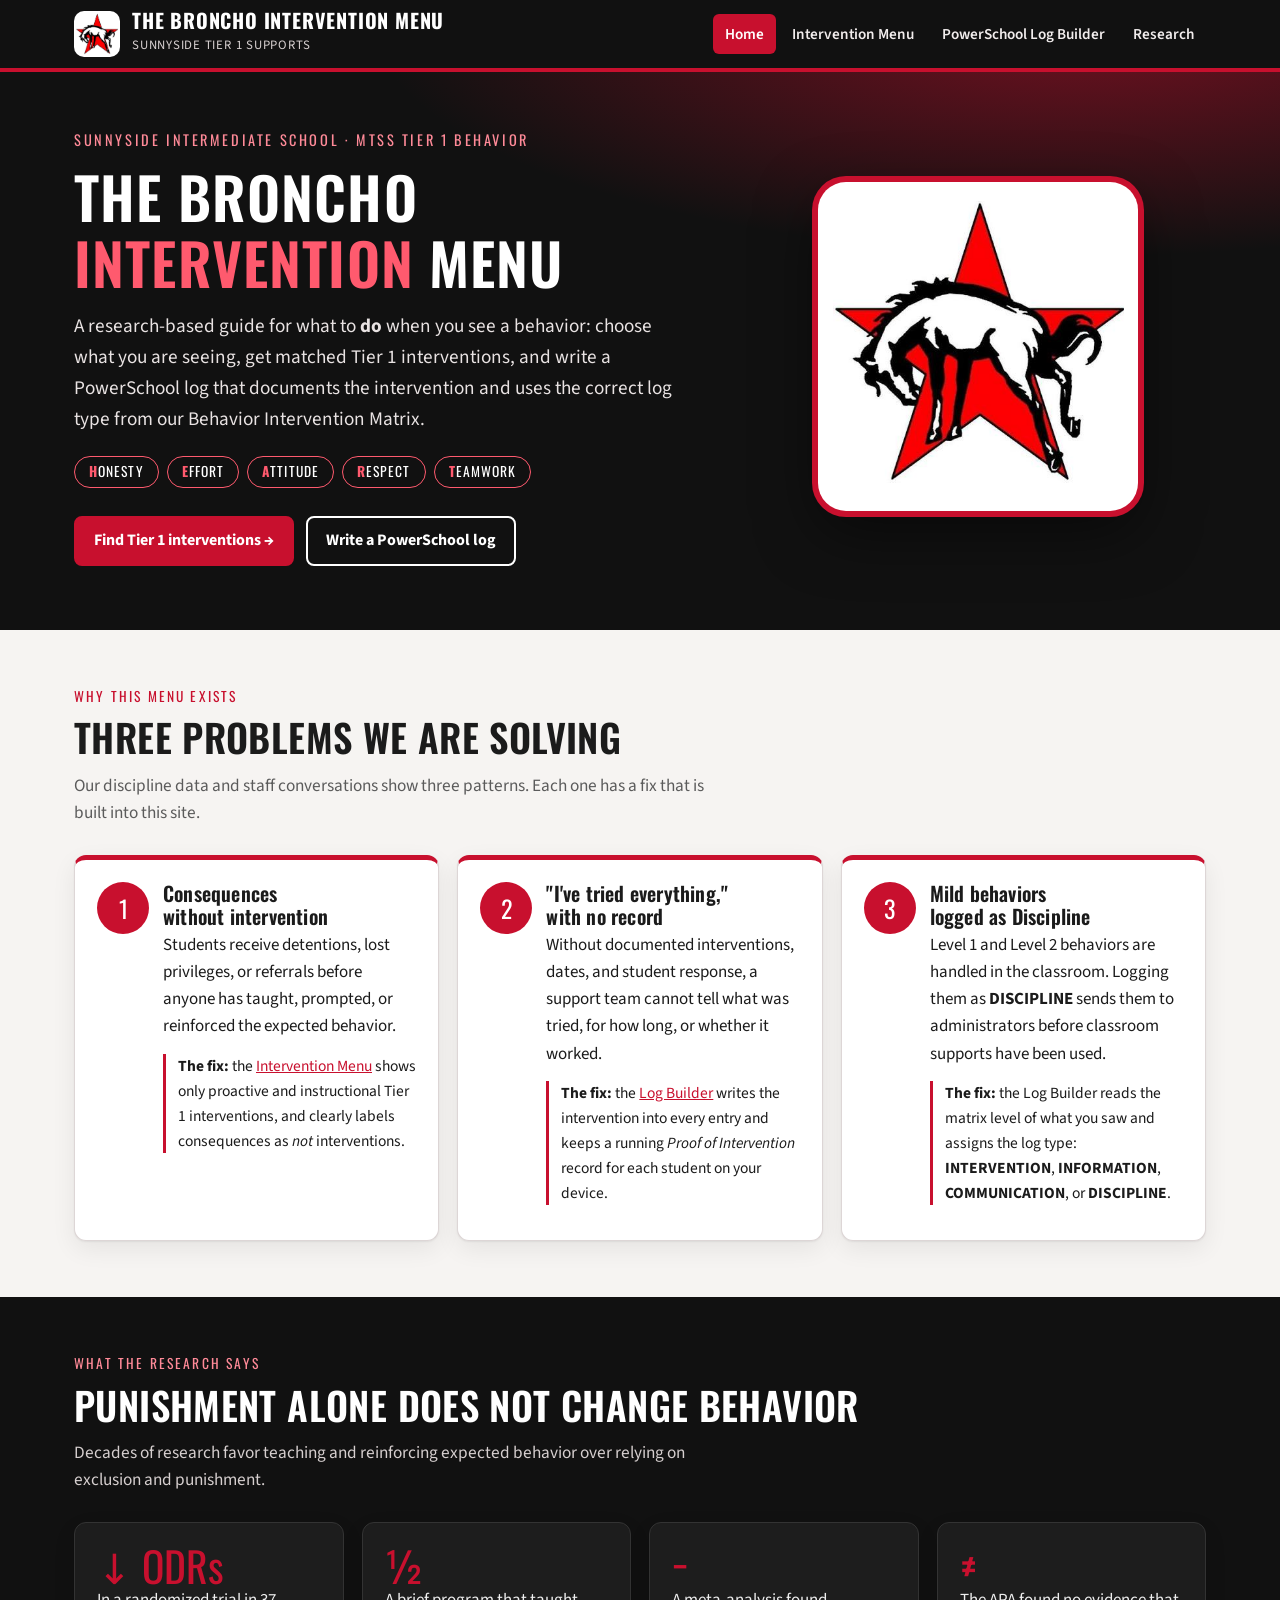
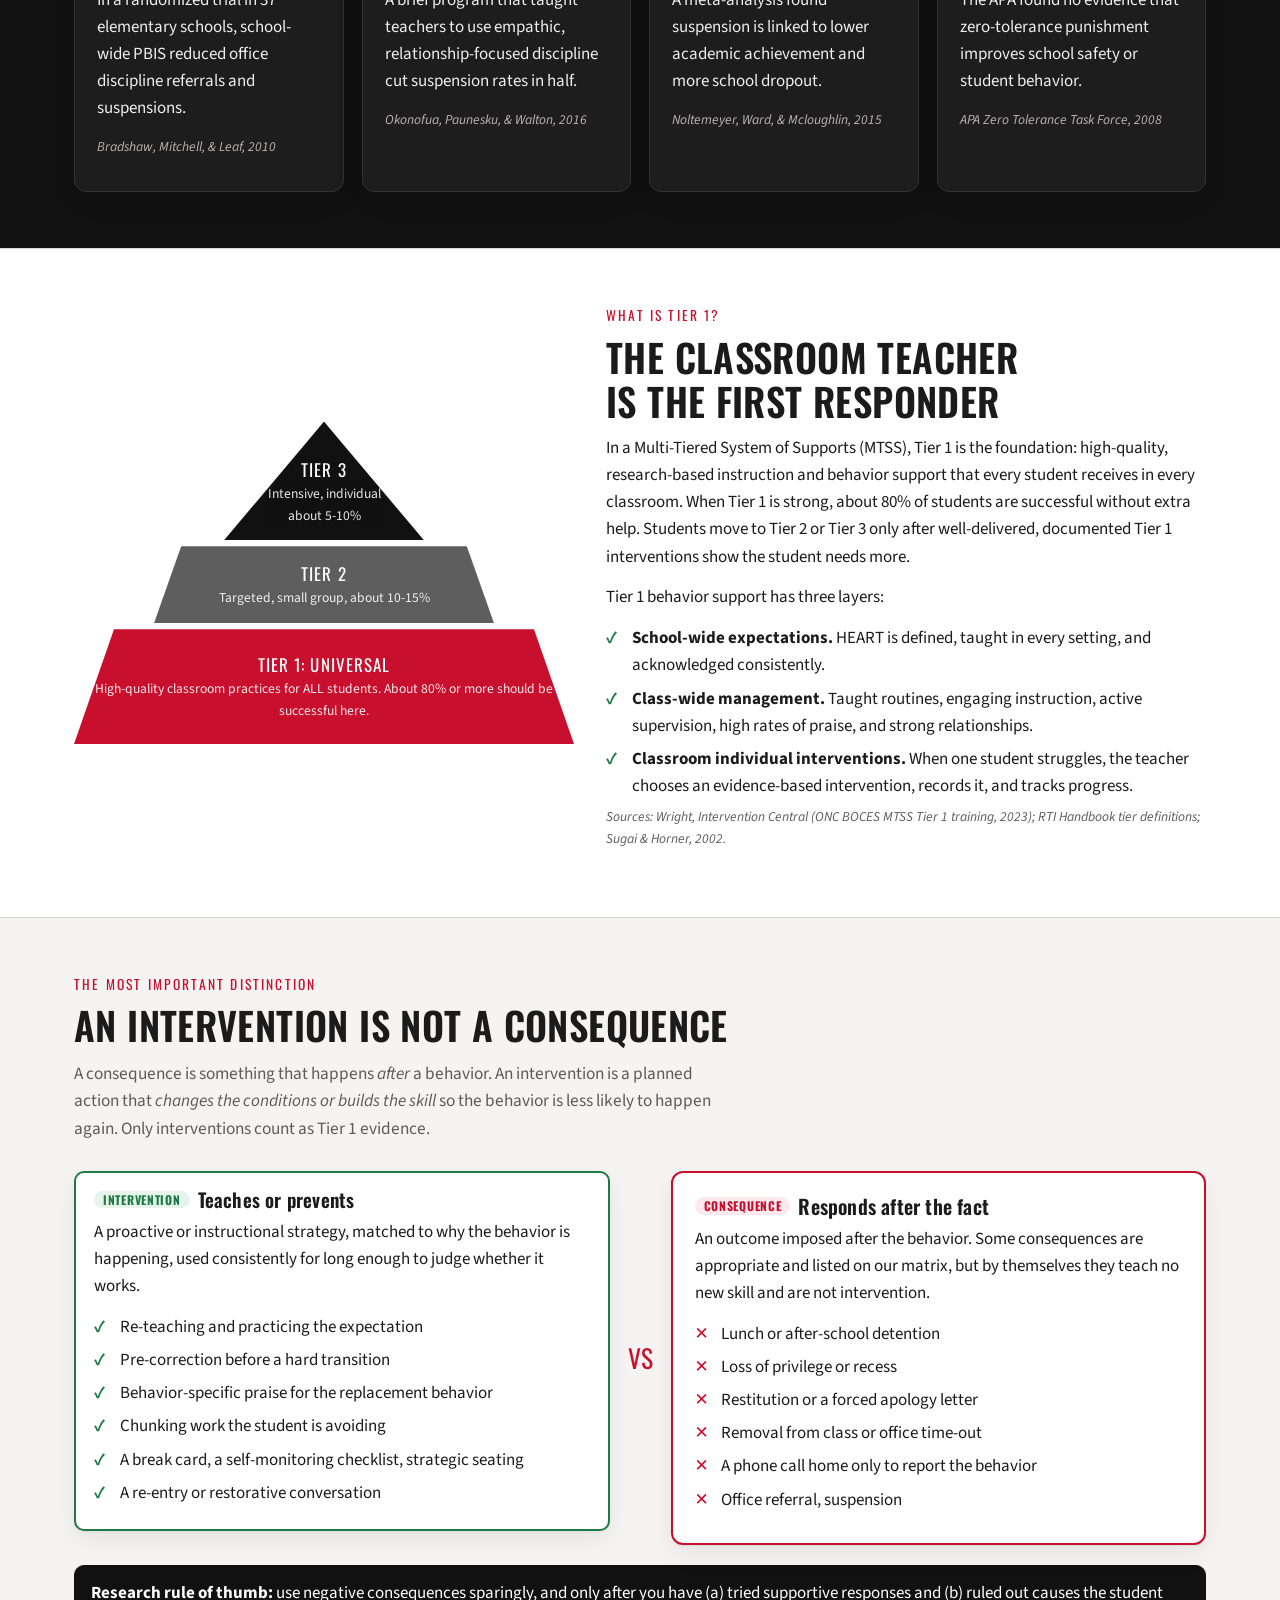
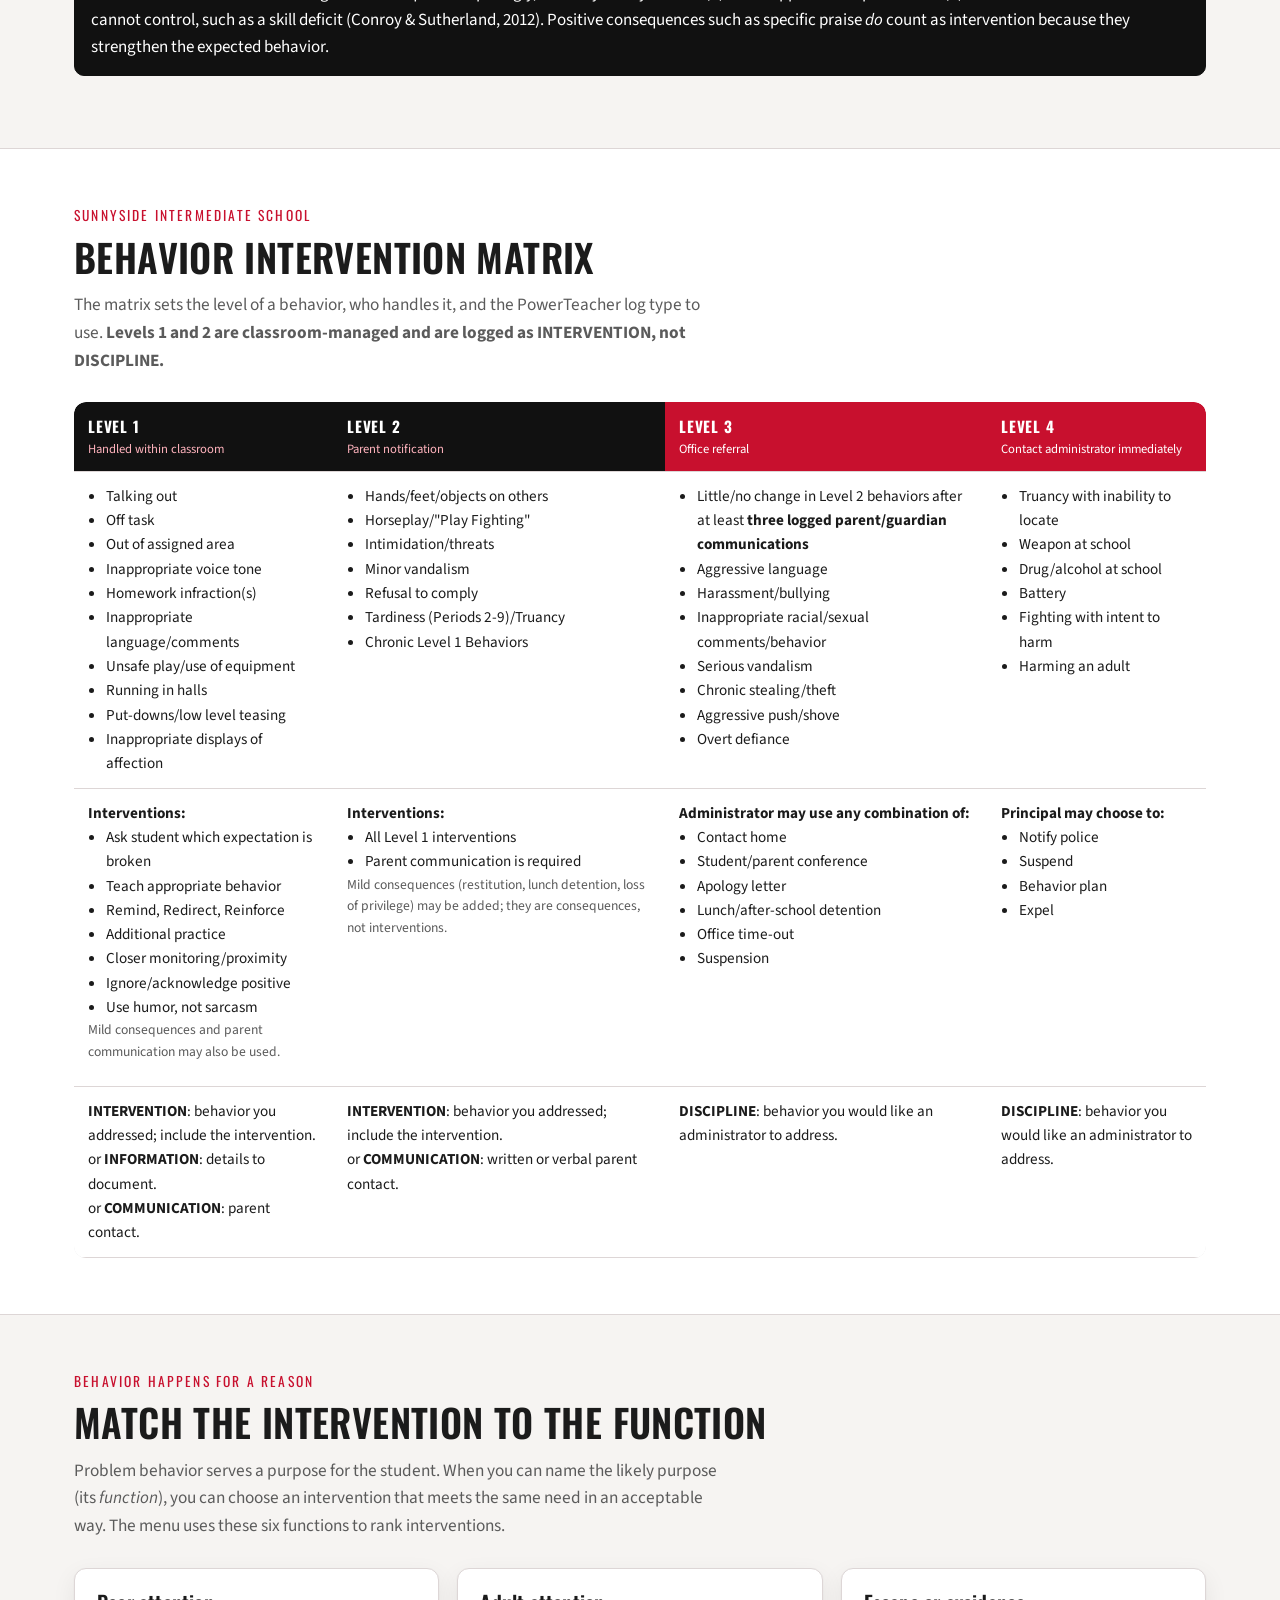
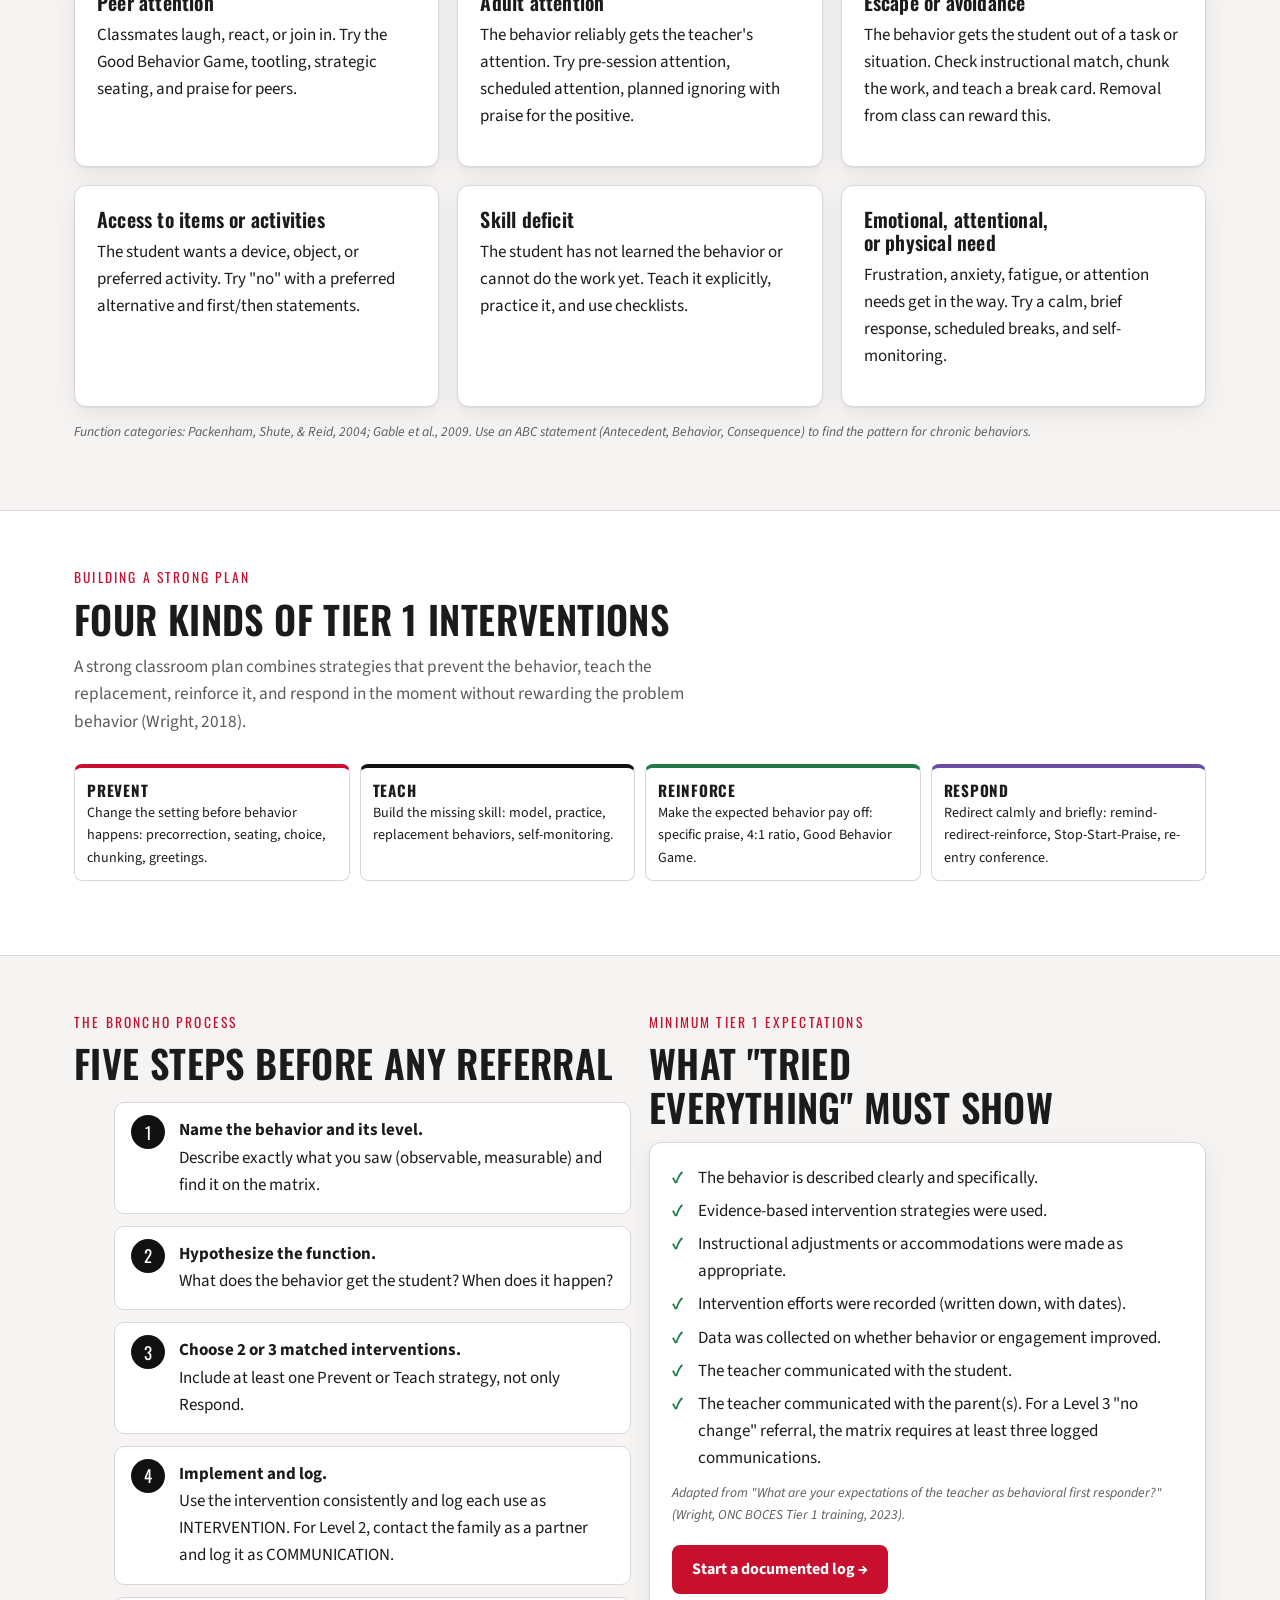
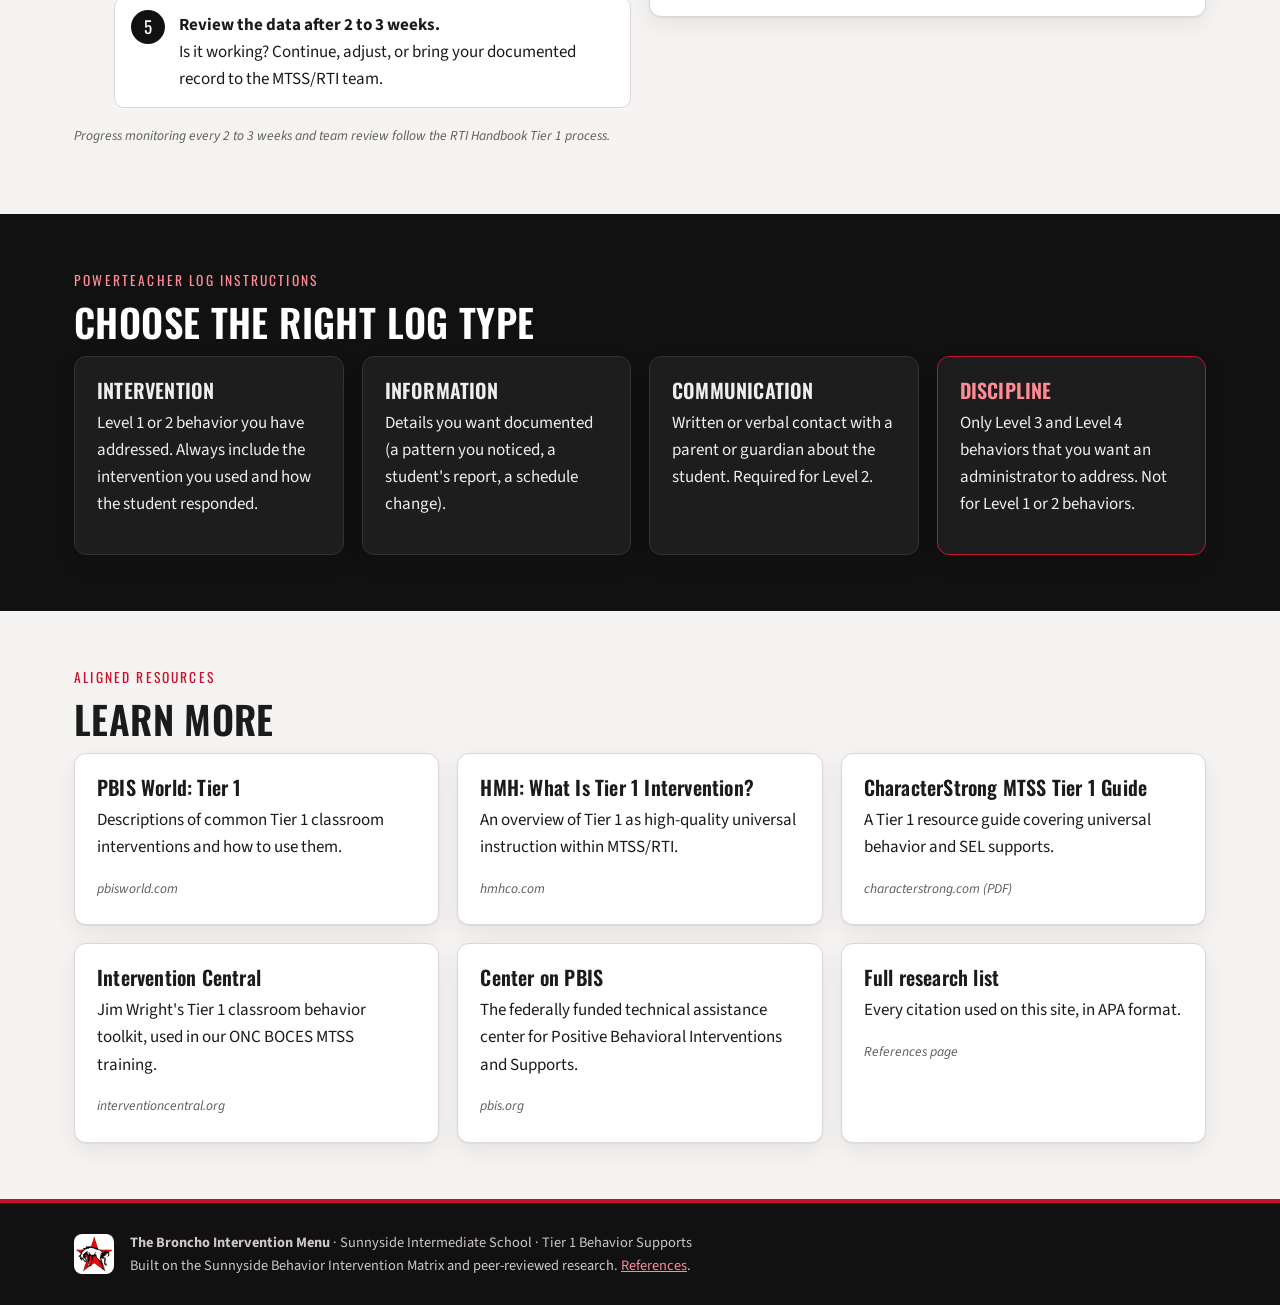
==== intervention-menu/index.html @ 90f30804 "Add The Broncho Intervention Menu: Sunnyside Tier 1 behavior site Home page on Tier 1 and the interv" ====
<!doctype html>
<html lang="en">
<head>
<meta charset="utf-8">
<meta name="viewport" content="width=device-width, initial-scale=1">
<title>The Broncho Intervention Menu</title>
<meta name="description" content="Sunnyside Intermediate School's research-based Tier 1 behavior intervention menu and PowerSchool log entry guide.">
<link rel="icon" href="img/broncho-logo.png">
<link rel="preconnect" href="https://fonts.googleapis.com">
<link rel="preconnect" href="https://fonts.gstatic.com" crossorigin>
<link rel="stylesheet" href="https://fonts.googleapis.com/css2?family=Oswald:wght@500;600&family=Source+Sans+3:wght@400;600;700&display=swap">
<link rel="stylesheet" href="css/style.css">
</head>
<body>
<a class="skip" href="#main">Skip to content</a>
<header class="top"><div class="wrap">
  <a class="brand" href="index.html"><img src="img/broncho-logo.png" alt=""><span><b>The Broncho Intervention Menu</b><small>Sunnyside Tier 1 Supports</small></span></a>
  <nav class="nav" aria-label="Main">
    <a href="index.html" aria-current="page">Home</a>
    <a href="menu.html">Intervention Menu</a>
    <a href="log.html">PowerSchool Log Builder</a>
    <a href="research.html">Research</a>
  </nav>
</div></header>

<main id="main">
<section class="hero">
  <div class="wrap">
    <div>
      <div class="kicker">Sunnyside Intermediate School &middot; MTSS Tier 1 Behavior</div>
      <h1>The Broncho <span>Intervention</span> Menu</h1>
      <p class="lead">A research-based guide for what to <strong>do</strong> when you see a behavior: choose what you are seeing, get matched Tier 1 interventions, and write a PowerSchool log that documents the intervention and uses the correct log type from our Behavior Intervention Matrix.</p>
      <div class="values" aria-label="Sunnyside expectations">
        <span><b>H</b>onesty</span><span><b>E</b>ffort</span><span><b>A</b>ttitude</span><span><b>R</b>espect</span><span><b>T</b>eamwork</span>
      </div>
      <div class="cta">
        <a class="btn" href="menu.html">Find Tier 1 interventions &rarr;</a>
        <a class="btn ghost" href="log.html">Write a PowerSchool log</a>
      </div>
    </div>
    <div class="logo-big"><img src="img/broncho-logo.png" alt="Sunnyside Broncho logo: a bucking bronco over a red star"></div>
  </div>
</section>

<section class="band" id="why">
  <div class="wrap">
    <div class="eyebrow">Why this menu exists</div>
    <h2 class="title">Three problems we are solving</h2>
    <p class="intro">Our discipline data and staff conversations show three patterns. Each one has a fix that is built into this site.</p>
    <div class="grid g3">
      <article class="card red-top problem"><div class="num">1</div><div>
        <h3>Consequences without intervention</h3>
        <p>Students receive detentions, lost privileges, or referrals before anyone has taught, prompted, or reinforced the expected behavior.</p>
        <p class="fix"><b>The fix:</b> the <a href="menu.html">Intervention Menu</a> shows only proactive and instructional Tier 1 interventions, and clearly labels consequences as <em>not</em> interventions.</p>
      </div></article>
      <article class="card red-top problem"><div class="num">2</div><div>
        <h3>"I've tried everything," with no record</h3>
        <p>Without documented interventions, dates, and student response, a support team cannot tell what was tried, for how long, or whether it worked.</p>
        <p class="fix"><b>The fix:</b> the <a href="log.html">Log Builder</a> writes the intervention into every entry and keeps a running <em>Proof of Intervention</em> record for each student on your device.</p>
      </div></article>
      <article class="card red-top problem"><div class="num">3</div><div>
        <h3>Mild behaviors logged as Discipline</h3>
        <p>Level 1 and Level 2 behaviors are handled in the classroom. Logging them as <b>DISCIPLINE</b> sends them to administrators before classroom supports have been used.</p>
        <p class="fix"><b>The fix:</b> the Log Builder reads the matrix level of what you saw and assigns the log type: <b>INTERVENTION</b>, <b>INFORMATION</b>, <b>COMMUNICATION</b>, or <b>DISCIPLINE</b>.</p>
      </div></article>
    </div>
  </div>
</section>

<section class="band dark">
  <div class="wrap">
    <div class="eyebrow">What the research says</div>
    <h2 class="title">Punishment alone does not change behavior</h2>
    <p class="intro">Decades of research favor teaching and reinforcing expected behavior over relying on exclusion and punishment.</p>
    <div class="grid g4">
      <div class="card"><div class="stat">&darr; ODRs</div><p>In a randomized trial in 37 elementary schools, school-wide PBIS reduced office discipline referrals and suspensions.</p><p class="cite">Bradshaw, Mitchell, &amp; Leaf, 2010</p></div>
      <div class="card"><div class="stat">&frac12;</div><p>A brief program that taught teachers to use empathic, relationship-focused discipline cut suspension rates in half.</p><p class="cite">Okonofua, Paunesku, &amp; Walton, 2016</p></div>
      <div class="card"><div class="stat">&minus;</div><p>A meta-analysis found suspension is linked to lower academic achievement and more school dropout.</p><p class="cite">Noltemeyer, Ward, &amp; Mcloughlin, 2015</p></div>
      <div class="card"><div class="stat">&ne;</div><p>The APA found no evidence that zero-tolerance punishment improves school safety or student behavior.</p><p class="cite">APA Zero Tolerance Task Force, 2008</p></div>
    </div>
  </div>
</section>

<section class="band alt" id="tier1">
  <div class="wrap tiers">
    <div class="pyramid" aria-label="MTSS tiers">
      <div class="t3">Tier 3<small>Intensive, individual<br>about 5-10%</small></div>
      <div class="t2">Tier 2<small>Targeted, small group, about 10-15%</small></div>
      <div class="t1">Tier 1: Universal<small>High-quality classroom practices for ALL students. About 80% or more should be successful here.</small></div>
    </div>
    <div>
      <div class="eyebrow">What is Tier 1?</div>
      <h2 class="title">The classroom teacher is the first responder</h2>
      <p>In a Multi-Tiered System of Supports (MTSS), Tier 1 is the foundation: high-quality, research-based instruction and behavior support that every student receives in every classroom. When Tier 1 is strong, about 80% of students are successful without extra help. Students move to Tier 2 or Tier 3 only after well-delivered, documented Tier 1 interventions show the student needs more.</p>
      <p>Tier 1 behavior support has three layers:</p>
      <ul class="check">
        <li><b>School-wide expectations.</b> HEART is defined, taught in every setting, and acknowledged consistently.</li>
        <li><b>Class-wide management.</b> Taught routines, engaging instruction, active supervision, high rates of praise, and strong relationships.</li>
        <li><b>Classroom individual interventions.</b> When one student struggles, the teacher chooses an evidence-based intervention, records it, and tracks progress.</li>
      </ul>
      <p class="cite">Sources: Wright, Intervention Central (ONC BOCES MTSS Tier 1 training, 2023); RTI Handbook tier definitions; Sugai &amp; Horner, 2002.</p>
    </div>
  </div>
</section>

<section class="band" id="distinction">
  <div class="wrap">
    <div class="eyebrow">The most important distinction</div>
    <h2 class="title">An intervention is not a consequence</h2>
    <p class="intro">A consequence is something that happens <em>after</em> a behavior. An intervention is a planned action that <em>changes the conditions or builds the skill</em> so the behavior is less likely to happen again. Only interventions count as Tier 1 evidence.</p>
    <div class="vs">
      <div class="card int">
        <h3><span class="pill ok">Intervention</span> Teaches or prevents</h3>
        <p>A proactive or instructional strategy, matched to why the behavior is happening, used consistently for long enough to judge whether it works.</p>
        <ul class="check">
          <li>Re-teaching and practicing the expectation</li>
          <li>Pre-correction before a hard transition</li>
          <li>Behavior-specific praise for the replacement behavior</li>
          <li>Chunking work the student is avoiding</li>
          <li>A break card, a self-monitoring checklist, strategic seating</li>
          <li>A re-entry or restorative conversation</li>
        </ul>
      </div>
      <div class="mid" aria-hidden="true">VS</div>
      <div class="card con">
        <h3><span class="pill no">Consequence</span> Responds after the fact</h3>
        <p>An outcome imposed after the behavior. Some consequences are appropriate and listed on our matrix, but by themselves they teach no new skill and are not intervention.</p>
        <ul class="check x">
          <li>Lunch or after-school detention</li>
          <li>Loss of privilege or recess</li>
          <li>Restitution or a forced apology letter</li>
          <li>Removal from class or office time-out</li>
          <li>A phone call home only to report the behavior</li>
          <li>Office referral, suspension</li>
        </ul>
      </div>
    </div>
    <div class="alert black" style="margin-top:20px">
      <p><b>Research rule of thumb:</b> use negative consequences sparingly, and only after you have (a) tried supportive responses and (b) ruled out causes the student cannot control, such as a skill deficit (Conroy &amp; Sutherland, 2012). Positive consequences such as specific praise <em>do</em> count as intervention because they strengthen the expected behavior.</p>
    </div>
  </div>
</section>

<section class="band alt" id="matrix">
  <div class="wrap">
    <div class="eyebrow">Sunnyside Intermediate School</div>
    <h2 class="title">Behavior Intervention Matrix</h2>
    <p class="intro">The matrix sets the level of a behavior, who handles it, and the PowerTeacher log type to use. <strong>Levels 1 and 2 are classroom-managed and are logged as INTERVENTION, not DISCIPLINE.</strong></p>
    <div class="table-scroll">
    <table class="matrix">
      <thead><tr>
        <th scope="col">Level 1<small>Handled within classroom</small></th>
        <th scope="col">Level 2<small>Parent notification</small></th>
        <th scope="col" class="l3">Level 3<small>Office referral</small></th>
        <th scope="col" class="l4">Level 4<small>Contact administrator immediately</small></th>
      </tr></thead>
      <tbody>
        <tr>
          <td><ul><li>Talking out</li><li>Off task</li><li>Out of assigned area</li><li>Inappropriate voice tone</li><li>Homework infraction(s)</li><li>Inappropriate language/comments</li><li>Unsafe play/use of equipment</li><li>Running in halls</li><li>Put-downs/low level teasing</li><li>Inappropriate displays of affection</li></ul></td>
          <td><ul><li>Hands/feet/objects on others</li><li>Horseplay/"Play Fighting"</li><li>Intimidation/threats</li><li>Minor vandalism</li><li>Refusal to comply</li><li>Tardiness (Periods 2-9)/Truancy</li><li>Chronic Level 1 Behaviors</li></ul></td>
          <td><ul><li>Little/no change in Level 2 behaviors after at least <b>three logged parent/guardian communications</b></li><li>Aggressive language</li><li>Harassment/bullying</li><li>Inappropriate racial/sexual comments/behavior</li><li>Serious vandalism</li><li>Chronic stealing/theft</li><li>Aggressive push/shove</li><li>Overt defiance</li></ul></td>
          <td><ul><li>Truancy with inability to locate</li><li>Weapon at school</li><li>Drug/alcohol at school</li><li>Battery</li><li>Fighting with intent to harm</li><li>Harming an adult</li></ul></td>
        </tr>
        <tr>
          <td><b>Interventions:</b><ul><li>Ask student which expectation is broken</li><li>Teach appropriate behavior</li><li>Remind, Redirect, Reinforce</li><li>Additional practice</li><li>Closer monitoring/proximity</li><li>Ignore/acknowledge positive</li><li>Use humor, not sarcasm</li></ul><p class="hint">Mild consequences and parent communication may also be used.</p></td>
          <td><b>Interventions:</b><ul><li>All Level 1 interventions</li><li>Parent communication is required</li></ul><p class="hint">Mild consequences (restitution, lunch detention, loss of privilege) may be added; they are consequences, not interventions.</p></td>
          <td><b>Administrator may use any combination of:</b><ul><li>Contact home</li><li>Student/parent conference</li><li>Apology letter</li><li>Lunch/after-school detention</li><li>Office time-out</li><li>Suspension</li></ul></td>
          <td><b>Principal may choose to:</b><ul><li>Notify police</li><li>Suspend</li><li>Behavior plan</li><li>Expel</li></ul></td>
        </tr>
        <tr>
          <td><span class="logtype">INTERVENTION</span>: behavior you addressed; include the intervention.<br>or <span class="logtype">INFORMATION</span>: details to document.<br>or <span class="logtype">COMMUNICATION</span>: parent contact.</td>
          <td><span class="logtype">INTERVENTION</span>: behavior you addressed; include the intervention.<br>or <span class="logtype">COMMUNICATION</span>: written or verbal parent contact.</td>
          <td><span class="logtype">DISCIPLINE</span>: behavior you would like an administrator to address.</td>
          <td><span class="logtype">DISCIPLINE</span>: behavior you would like an administrator to address.</td>
        </tr>
      </tbody>
    </table>
    </div>
  </div>
</section>

<section class="band" id="function">
  <div class="wrap">
    <div class="eyebrow">Behavior happens for a reason</div>
    <h2 class="title">Match the intervention to the function</h2>
    <p class="intro">Problem behavior serves a purpose for the student. When you can name the likely purpose (its <em>function</em>), you can choose an intervention that meets the same need in an acceptable way. The menu uses these six functions to rank interventions.</p>
    <div class="grid g3">
      <div class="card"><h3>Peer attention</h3><p>Classmates laugh, react, or join in. Try the Good Behavior Game, tootling, strategic seating, and praise for peers.</p></div>
      <div class="card"><h3>Adult attention</h3><p>The behavior reliably gets the teacher's attention. Try pre-session attention, scheduled attention, planned ignoring with praise for the positive.</p></div>
      <div class="card"><h3>Escape or avoidance</h3><p>The behavior gets the student out of a task or situation. Check instructional match, chunk the work, and teach a break card. Removal from class can reward this.</p></div>
      <div class="card"><h3>Access to items or activities</h3><p>The student wants a device, object, or preferred activity. Try "no" with a preferred alternative and first/then statements.</p></div>
      <div class="card"><h3>Skill deficit</h3><p>The student has not learned the behavior or cannot do the work yet. Teach it explicitly, practice it, and use checklists.</p></div>
      <div class="card"><h3>Emotional, attentional, or physical need</h3><p>Frustration, anxiety, fatigue, or attention needs get in the way. Try a calm, brief response, scheduled breaks, and self-monitoring.</p></div>
    </div>
    <p class="cite" style="margin-top:14px">Function categories: Packenham, Shute, &amp; Reid, 2004; Gable et al., 2009. Use an ABC statement (Antecedent, Behavior, Consequence) to find the pattern for chronic behaviors.</p>
  </div>
</section>

<section class="band alt" id="types">
  <div class="wrap">
    <div class="eyebrow">Building a strong plan</div>
    <h2 class="title">Four kinds of Tier 1 interventions</h2>
    <p class="intro">A strong classroom plan combines strategies that prevent the behavior, teach the replacement, reinforce it, and respond in the moment without rewarding the problem behavior (Wright, 2018).</p>
    <div class="legend">
      <div class="prevent"><b>Prevent</b>Change the setting before behavior happens: precorrection, seating, choice, chunking, greetings.</div>
      <div class="teach"><b>Teach</b>Build the missing skill: model, practice, replacement behaviors, self-monitoring.</div>
      <div class="reinforce"><b>Reinforce</b>Make the expected behavior pay off: specific praise, 4:1 ratio, Good Behavior Game.</div>
      <div class="respond"><b>Respond</b>Redirect calmly and briefly: remind-redirect-reinforce, Stop-Start-Praise, re-entry conference.</div>
    </div>
  </div>
</section>

<section class="band" id="process">
  <div class="wrap grid g2" style="align-items:start">
    <div>
      <div class="eyebrow">The Broncho process</div>
      <h2 class="title">Five steps before any referral</h2>
      <ol class="flow">
        <li><b>Name the behavior and its level.</b> Describe exactly what you saw (observable, measurable) and find it on the matrix.</li>
        <li><b>Hypothesize the function.</b> What does the behavior get the student? When does it happen?</li>
        <li><b>Choose 2 or 3 matched interventions.</b> Include at least one Prevent or Teach strategy, not only Respond.</li>
        <li><b>Implement and log.</b> Use the intervention consistently and log each use as INTERVENTION. For Level 2, contact the family as a partner and log it as COMMUNICATION.</li>
        <li><b>Review the data after 2 to 3 weeks.</b> Is it working? Continue, adjust, or bring your documented record to the MTSS/RTI team.</li>
      </ol>
      <p class="cite">Progress monitoring every 2 to 3 weeks and team review follow the RTI Handbook Tier 1 process.</p>
    </div>
    <div>
      <div class="eyebrow">Minimum Tier 1 expectations</div>
      <h2 class="title">What "tried everything" must show</h2>
      <div class="card">
        <ul class="check">
          <li>The behavior is described clearly and specifically.</li>
          <li>Evidence-based intervention strategies were used.</li>
          <li>Instructional adjustments or accommodations were made as appropriate.</li>
          <li>Intervention efforts were recorded (written down, with dates).</li>
          <li>Data was collected on whether behavior or engagement improved.</li>
          <li>The teacher communicated with the student.</li>
          <li>The teacher communicated with the parent(s). For a Level 3 "no change" referral, the matrix requires at least three logged communications.</li>
        </ul>
        <p class="cite" style="margin-top:10px">Adapted from "What are your expectations of the teacher as behavioral first responder?" (Wright, ONC BOCES Tier 1 training, 2023).</p>
        <a class="btn" href="log.html" style="margin-top:8px">Start a documented log &rarr;</a>
      </div>
    </div>
  </div>
</section>

<section class="band dark" id="logtypes">
  <div class="wrap">
    <div class="eyebrow">PowerTeacher log instructions</div>
    <h2 class="title">Choose the right log type</h2>
    <div class="grid g4">
      <div class="card"><h3>INTERVENTION</h3><p>Level 1 or 2 behavior you have addressed. Always include the intervention you used and how the student responded.</p></div>
      <div class="card"><h3>INFORMATION</h3><p>Details you want documented (a pattern you noticed, a student's report, a schedule change).</p></div>
      <div class="card"><h3>COMMUNICATION</h3><p>Written or verbal contact with a parent or guardian about the student. Required for Level 2.</p></div>
      <div class="card" style="border-color:var(--red)"><h3 style="color:#ff8a98">DISCIPLINE</h3><p>Only Level 3 and Level 4 behaviors that you want an administrator to address. Not for Level 1 or 2 behaviors.</p></div>
    </div>
  </div>
</section>

<section class="band" id="resources">
  <div class="wrap">
    <div class="eyebrow">Aligned resources</div>
    <h2 class="title">Learn more</h2>
    <div class="grid g3">
      <a class="card" href="https://www.pbisworld.com/tier-1/" target="_blank" rel="noopener" style="text-decoration:none;color:inherit"><h3>PBIS World: Tier 1</h3><p>Descriptions of common Tier 1 classroom interventions and how to use them.</p><span class="cite">pbisworld.com</span></a>
      <a class="card" href="https://www.hmhco.com/blog/what-is-tier-1-intervention-in-education" target="_blank" rel="noopener" style="text-decoration:none;color:inherit"><h3>HMH: What Is Tier 1 Intervention?</h3><p>An overview of Tier 1 as high-quality universal instruction within MTSS/RTI.</p><span class="cite">hmhco.com</span></a>
      <a class="card" href="https://characterstrong.com/wp-content/uploads/2022/08/MTSS-Tier-1-Resource-Guide.pdf" target="_blank" rel="noopener" style="text-decoration:none;color:inherit"><h3>CharacterStrong MTSS Tier 1 Guide</h3><p>A Tier 1 resource guide covering universal behavior and SEL supports.</p><span class="cite">characterstrong.com (PDF)</span></a>
      <a class="card" href="https://www.interventioncentral.org/positivebehavior" target="_blank" rel="noopener" style="text-decoration:none;color:inherit"><h3>Intervention Central</h3><p>Jim Wright's Tier 1 classroom behavior toolkit, used in our ONC BOCES MTSS training.</p><span class="cite">interventioncentral.org</span></a>
      <a class="card" href="https://www.pbis.org/" target="_blank" rel="noopener" style="text-decoration:none;color:inherit"><h3>Center on PBIS</h3><p>The federally funded technical assistance center for Positive Behavioral Interventions and Supports.</p><span class="cite">pbis.org</span></a>
      <a class="card" href="research.html" style="text-decoration:none;color:inherit"><h3>Full research list</h3><p>Every citation used on this site, in APA format.</p><span class="cite">References page</span></a>
    </div>
  </div>
</section>
</main>

<footer class="foot"><div class="wrap">
  <img src="img/broncho-logo.png" alt="">
  <div><b>The Broncho Intervention Menu</b> &middot; Sunnyside Intermediate School &middot; Tier 1 Behavior Supports<br>
  Built on the Sunnyside Behavior Intervention Matrix and peer-reviewed research. <a href="research.html">References</a>.</div>
</div></footer>
</body>
</html>
---- intervention-menu/css/style.css ----
:root {
  --red: #c8102e;
  --red-dark: #9b0c23;
  --red-soft: #fbe9ec;
  --black: #111111;
  --ink: #1b1b1b;
  --muted: #5b5b5b;
  --bg: #f6f4f2;
  --surface: #ffffff;
  --surface2: #f0eded;
  --line: #ddd6d6;
  --ok: #1f7a46;
  --ok-soft: #e6f4ec;
  --warn: #9a5b00;
  --warn-soft: #fff4dc;
  --on-dark: #ffffff;
  --shadow: 0 1px 2px rgba(0,0,0,.06), 0 8px 24px rgba(0,0,0,.07);
  --display: "Oswald", "Arial Narrow", system-ui, sans-serif;
  --body: "Source Sans 3", system-ui, -apple-system, "Segoe UI", Roboto, sans-serif;
  --c-prevent: #c8102e; --c-teach: #111111; --c-reinforce: #1f7a46; --c-respond: #6b4ea3;
}
@media (prefers-color-scheme: dark) {
  :root:not([data-theme="light"]) {
    color-scheme: dark;
    --red: #ff4d63; --red-dark: #e23a52; --red-soft: #3a1219;
    --ink: #f1eeee; --muted: #b4acac; --bg: #121010; --surface: #1c1a1a; --surface2: #262222; --line: #3a3434;
    --ok: #4cc485; --ok-soft: #13301f; --warn: #f0b44c; --warn-soft: #33270f;
    --shadow: 0 1px 2px rgba(0,0,0,.4), 0 8px 24px rgba(0,0,0,.35);
    --c-prevent: #ff4d63; --c-teach: #e9e4e4; --c-reinforce: #4cc485; --c-respond: #b39ae8;
  }
}
:root[data-theme="dark"] {
  color-scheme: dark;
  --red: #ff4d63; --red-dark: #e23a52; --red-soft: #3a1219;
  --ink: #f1eeee; --muted: #b4acac; --bg: #121010; --surface: #1c1a1a; --surface2: #262222; --line: #3a3434;
  --ok: #4cc485; --ok-soft: #13301f; --warn: #f0b44c; --warn-soft: #33270f;
  --shadow: 0 1px 2px rgba(0,0,0,.4), 0 8px 24px rgba(0,0,0,.35);
  --c-prevent: #ff4d63; --c-teach: #e9e4e4; --c-reinforce: #4cc485; --c-respond: #b39ae8;
}

* { box-sizing: border-box; }
html, body { margin: 0; }
body { background: var(--bg); color: var(--ink); font-family: var(--body); font-size: 17px; line-height: 1.6; }
h1, h2, h3, h4 { font-family: var(--display); font-weight: 600; line-height: 1.15; letter-spacing: .01em; margin: 0; text-wrap: balance; }
p { margin: 0 0 .8em; }
a { color: var(--red); }
button, input, select, textarea { font: inherit; color: inherit; }
:focus-visible { outline: 3px solid var(--red); outline-offset: 2px; }
[hidden] { display: none !important; }
.wrap { max-width: 1180px; margin: 0 auto; padding-inline: 24px; }
@media (max-width: 520px) { .wrap { padding-inline: 16px; } }
.skip { position: absolute; left: -999px; top: 0; background: var(--red); color: #fff; padding: 8px 12px; z-index: 99; }
.skip:focus { left: 8px; }

/* ---------- header ---------- */
.top { background: var(--black); color: var(--on-dark); border-bottom: 4px solid var(--red); position: sticky; top: 0; z-index: 30; }
.top .wrap { display: flex; align-items: center; gap: 16px; min-height: 68px; flex-wrap: wrap; }
.brand { display: flex; align-items: center; gap: 12px; text-decoration: none; color: inherit; margin-right: auto; padding-block: 8px; }
.brand img { width: 46px; height: 46px; border-radius: 10px; background: #fff; padding: 2px; }
.brand b { font-family: var(--display); font-size: 1.25rem; letter-spacing: .04em; text-transform: uppercase; display: block; line-height: 1.1; }
.brand small { color: #d9d2d2; font-size: .8rem; letter-spacing: .06em; text-transform: uppercase; }
.nav { display: flex; gap: 4px; flex-wrap: wrap; }
.nav a { color: #f2eded; text-decoration: none; font-weight: 600; padding: 8px 12px; border-radius: 6px; font-size: .95rem; }
.nav a:hover { background: #2a2a2a; }
.nav a[aria-current="page"] { background: var(--red); color: #fff; }
@media (max-width: 760px) { .nav { width: 100%; padding-bottom: 8px; } .nav a { padding: 6px 10px; font-size: .9rem; } }

/* ---------- hero ---------- */
.hero { background: radial-gradient(1200px 400px at 85% -10%, rgba(200,16,46,.55), transparent 60%), var(--black); color: var(--on-dark); padding: 56px 0 64px; position: relative; overflow: hidden; }
.hero .wrap { display: grid; grid-template-columns: 1.4fr 1fr; gap: 40px; align-items: center; }
.hero h1 { font-size: clamp(2.2rem, 5vw, 3.6rem); text-transform: uppercase; letter-spacing: .02em; }
.hero h1 span { color: #ff5a6e; }
.hero .kicker { font-family: var(--display); text-transform: uppercase; letter-spacing: .18em; color: #ff8a98; font-size: .9rem; margin-bottom: 12px; }
.hero p.lead { font-size: 1.2rem; color: #e9e3e3; max-width: 62ch; margin-top: 16px; }
.hero .logo-big { justify-self: center; width: min(320px, 70vw); aspect-ratio: 1; border-radius: 28px; background: #fff; padding: 14px; box-shadow: 0 0 0 6px var(--red), 0 20px 60px rgba(0,0,0,.5); }
.hero .logo-big img { width: 100%; height: 100%; object-fit: contain; }
.values { display: flex; gap: 8px; flex-wrap: wrap; margin-top: 22px; }
.values span { border: 1px solid #ff5a6e; color: #fff; border-radius: 999px; padding: 4px 14px; font-family: var(--display); letter-spacing: .08em; text-transform: uppercase; font-size: .85rem; }
.values span b { color: #ff5a6e; }
.cta { display: flex; gap: 12px; flex-wrap: wrap; margin-top: 28px; }
@media (max-width: 860px) { .hero .wrap { grid-template-columns: 1fr; } .hero .logo-big { order: -1; width: 180px; padding: 10px; } }

/* ---------- buttons ---------- */
.btn { display: inline-flex; align-items: center; gap: 8px; border: 2px solid var(--red); background: var(--red); color: #fff; padding: 10px 18px; border-radius: 8px; font-weight: 700; text-decoration: none; cursor: pointer; font-size: 1rem; }
.btn:hover { background: var(--red-dark); border-color: var(--red-dark); }
.btn.ghost { background: transparent; color: var(--ink); border-color: var(--line); }
.btn.ghost:hover { border-color: var(--red); color: var(--red); background: transparent; }
.hero .btn.ghost { color: #fff; border-color: #fff; }
.hero .btn.ghost:hover { background: #fff; color: var(--black); }
.btn.sm { padding: 6px 12px; font-size: .9rem; }
.btn.dark { background: var(--black); border-color: var(--black); }
:root[data-theme="dark"] .btn.dark { background: #333; border-color: #333; }

/* ---------- sections ---------- */
section.band { padding: 56px 0; }
section.band.alt { background: var(--surface); border-block: 1px solid var(--line); }
section.band.dark { background: var(--black); color: var(--on-dark); }
.eyebrow { font-family: var(--display); text-transform: uppercase; letter-spacing: .16em; color: var(--red); font-size: .85rem; margin-bottom: 8px; }
.band.dark .eyebrow { color: #ff8a98; }
h2.title { font-size: clamp(1.7rem, 3.4vw, 2.4rem); text-transform: uppercase; margin-bottom: 12px; }
.intro { color: var(--muted); max-width: 72ch; font-size: 1.08rem; margin-bottom: 28px; }
.band.dark .intro { color: #d6cfcf; }
.grid { display: grid; gap: 18px; }
.g2 { grid-template-columns: repeat(2, minmax(0, 1fr)); }
.g3 { grid-template-columns: repeat(3, minmax(0, 1fr)); }
.g4 { grid-template-columns: repeat(4, minmax(0, 1fr)); }
@media (max-width: 960px) { .g4 { grid-template-columns: repeat(2, minmax(0, 1fr)); } .g3 { grid-template-columns: 1fr 1fr; } }
@media (max-width: 640px) { .g2, .g3, .g4 { grid-template-columns: 1fr; } }
.card { background: var(--surface); border: 1px solid var(--line); border-radius: 12px; padding: 22px; box-shadow: var(--shadow); }
.card h3 { font-size: 1.25rem; margin-bottom: 8px; }
.card.red-top { border-top: 5px solid var(--red); }
.band.dark .card { background: #1d1d1d; border-color: #333; color: #eee; }
.cite { font-size: .85rem; color: var(--muted); font-style: italic; }
.band.dark .cite { color: #bdb4b4; }
.stat { font-family: var(--display); font-size: 2.6rem; color: var(--red); line-height: 1; }

/* problem cards */
.problem { display: grid; grid-template-columns: 52px 1fr; gap: 14px; }
.problem .num { width: 52px; height: 52px; border-radius: 50%; background: var(--red); color: #fff; display: grid; place-items: center; font-family: var(--display); font-size: 1.5rem; }
.problem h3 { margin-bottom: 4px; }
.problem .fix { margin-top: 10px; border-left: 3px solid var(--red); padding-left: 12px; font-size: .97rem; }

/* tier pyramid */
.tiers { display: grid; grid-template-columns: 1fr 1.2fr; gap: 32px; align-items: center; }
@media (max-width: 820px) { .tiers { grid-template-columns: 1fr; } }
.pyramid { display: grid; gap: 6px; justify-items: center; }
.pyramid div { color: #fff; text-align: center; padding: 14px 10px; font-family: var(--display); text-transform: uppercase; letter-spacing: .06em; clip-path: polygon(8% 0, 92% 0, 100% 100%, 0 100%); }
.pyramid .t3 { width: 40%; background: #111; clip-path: polygon(50% 0, 50% 0, 100% 100%, 0 100%); padding-top: 34px; }
.pyramid .t2 { width: 68%; background: #5e5e5e; }
.pyramid .t1 { width: 100%; background: var(--red); padding: 22px 10px; }
:root[data-theme="dark"] .pyramid .t3 { background: #444; }
.pyramid small { display: block; font-family: var(--body); text-transform: none; letter-spacing: 0; font-size: .85rem; opacity: .9; }

/* intervention vs consequence */
.vs { display: grid; grid-template-columns: 1fr auto 1fr; gap: 18px; align-items: stretch; }
.vs .mid { display: grid; place-items: center; font-family: var(--display); font-size: 1.6rem; color: var(--red); }
@media (max-width: 760px) { .vs { grid-template-columns: 1fr; } .vs .mid { padding: 0; } }
.vs .card.int { border: 2px solid var(--ok); }
.vs .card.con { border: 2px solid var(--red); }
.vs h3 { display: flex; align-items: center; gap: 8px; }
.pill { display: inline-block; font-size: .75rem; font-weight: 700; text-transform: uppercase; letter-spacing: .06em; padding: 2px 9px; border-radius: 999px; }
.pill.ok { background: var(--ok-soft); color: var(--ok); }
.pill.no { background: var(--red-soft); color: var(--red); }
.pill.m { background: var(--black); color: #fff; }
:root[data-theme="dark"] .pill.m { background: #eee; color: #111; }
@media (prefers-color-scheme: dark) { :root:not([data-theme="light"]) .pill.m { background: #eee; color: #111; } }
ul.check { list-style: none; padding: 0; margin: 0; }
ul.check li { padding-left: 26px; position: relative; margin-bottom: 6px; }
ul.check li::before { content: "\2713"; position: absolute; left: 0; color: var(--ok); font-weight: 700; }
ul.x li::before { content: "\2715"; color: var(--red); }

/* matrix table */
.matrix { width: 100%; border-collapse: separate; border-spacing: 0; background: var(--surface); border-radius: 12px; overflow: hidden; box-shadow: var(--shadow); font-size: .95rem; }
.matrix th, .matrix td { padding: 12px 14px; vertical-align: top; border-bottom: 1px solid var(--line); text-align: left; }
.matrix thead th { background: var(--black); color: #fff; font-family: var(--display); text-transform: uppercase; letter-spacing: .05em; }
.matrix thead th small { display: block; font-family: var(--body); text-transform: none; letter-spacing: 0; color: #ffb3bd; font-weight: 400; }
.matrix th.l3, .matrix th.l4 { background: var(--red); }
.matrix th.l3 small, .matrix th.l4 small { color: #fff; }
.matrix td ul { margin: 0; padding-left: 18px; }
.matrix tr.rowlab td:first-child, .matrix td.lab { font-weight: 700; background: var(--surface2); white-space: nowrap; }
.matrix .logtype { font-weight: 700; }
.table-scroll { overflow-x: auto; -webkit-overflow-scrolling: touch; border-radius: 12px; }
.table-scroll .matrix { min-width: 860px; }

/* steps / flow */
.flow { counter-reset: s; display: grid; gap: 12px; }
.flow li { list-style: none; counter-increment: s; position: relative; padding: 14px 16px 14px 64px; background: var(--surface); border: 1px solid var(--line); border-radius: 10px; }
.flow li::before { content: counter(s); position: absolute; left: 16px; top: 12px; width: 34px; height: 34px; border-radius: 50%; background: var(--black); color: #fff; display: grid; place-items: center; font-family: var(--display); }
:root[data-theme="dark"] .flow li::before { background: var(--red); }
.flow li b { display: block; }

/* ---------- menu page ---------- */
.page-head { background: var(--black); color: #fff; padding: 34px 0 30px; }
.page-head h1 { font-size: clamp(1.8rem, 4vw, 2.6rem); text-transform: uppercase; }
.page-head p { color: #ddd5d5; max-width: 75ch; margin-top: 10px; }
.layout { display: grid; grid-template-columns: 380px 1fr; gap: 24px; align-items: start; padding-block: 28px 64px; }
@media (max-width: 980px) { .layout { grid-template-columns: 1fr; } }
.panel { background: var(--surface); border: 1px solid var(--line); border-radius: 12px; box-shadow: var(--shadow); }
.panel > header { padding: 14px 18px; border-bottom: 1px solid var(--line); display: flex; align-items: center; justify-content: space-between; gap: 10px; }
.panel > header h2 { font-size: 1.1rem; text-transform: uppercase; letter-spacing: .04em; }
.panel .body { padding: 16px 18px; }
.sticky { position: sticky; top: 88px; max-height: calc(100vh - 100px); overflow: auto; }
@media (max-width: 980px) { .sticky { position: static; max-height: none; } }
.step-lab { font-family: var(--display); text-transform: uppercase; letter-spacing: .1em; font-size: .8rem; color: var(--red); margin: 14px 0 6px; }
.step-lab:first-child { margin-top: 0; }
.lvl-head { display: flex; align-items: center; gap: 8px; font-weight: 700; margin: 12px 0 6px; font-size: .95rem; }
.lvl-badge { font-family: var(--display); font-size: .75rem; padding: 2px 8px; border-radius: 4px; color: #fff; background: var(--black); letter-spacing: .06em; text-transform: uppercase; }
:root[data-theme="dark"] .lvl-badge { background: #444; }
.lvl-badge.l2 { background: #6b6b6b; }
.lvl-badge.l3, .lvl-badge.l4 { background: var(--red); }
details.beh { border: 1px solid var(--line); border-radius: 8px; margin-bottom: 6px; background: var(--surface); }
details.beh[open] { border-color: var(--red); }
details.beh summary { cursor: pointer; padding: 9px 12px; font-weight: 600; display: flex; justify-content: space-between; gap: 8px; list-style: none; }
details.beh summary::-webkit-details-marker { display: none; }
details.beh summary::after { content: "+"; font-weight: 700; color: var(--red); }
details.beh[open] summary::after { content: "\2212"; }
details.beh .count { margin-left: auto; background: var(--red); color: #fff; border-radius: 999px; font-size: .75rem; padding: 0 8px; }
details.beh .vs-list { padding: 0 12px 10px; display: grid; gap: 4px; }
label.opt { display: flex; gap: 10px; align-items: flex-start; padding: 6px 8px; border-radius: 6px; cursor: pointer; font-size: .95rem; line-height: 1.35; }
label.opt:hover { background: var(--surface2); }
label.opt input { margin-top: 3px; accent-color: var(--red); width: 17px; height: 17px; flex: none; }
.note { font-size: .88rem; background: var(--warn-soft); color: var(--warn); border-radius: 6px; padding: 6px 10px; margin: 4px 12px 10px; }
.chips { display: flex; flex-wrap: wrap; gap: 6px; }
.chip { border: 1px solid var(--line); background: var(--surface); border-radius: 999px; padding: 5px 12px; cursor: pointer; font-size: .9rem; }
.chip[aria-pressed="true"] { background: var(--black); color: #fff; border-color: var(--black); }
:root[data-theme="dark"] .chip[aria-pressed="true"] { background: var(--red); border-color: var(--red); }
select, input[type="text"], input[type="date"], input[type="number"], textarea { width: 100%; padding: 9px 11px; border: 1px solid var(--line); border-radius: 8px; background: var(--surface); }
textarea { min-height: 80px; resize: vertical; }
label.f { display: block; font-weight: 600; font-size: .92rem; margin: 10px 0 4px; }
.hint { font-size: .85rem; color: var(--muted); }

.alert { border-radius: 10px; padding: 14px 16px; margin-bottom: 16px; border: 1px solid; }
.alert h3 { font-size: 1.05rem; margin-bottom: 4px; }
.alert.red { background: var(--red-soft); border-color: var(--red); }
.alert.red h3 { color: var(--red); }
.alert.ok { background: var(--ok-soft); border-color: var(--ok); }
.alert.ok h3 { color: var(--ok); }
.alert.warn { background: var(--warn-soft); border-color: var(--warn); }
.alert.warn h3 { color: var(--warn); }
.alert.black { background: var(--black); color: #fff; border-color: var(--black); }
.alert p:last-child, .alert ul:last-child { margin-bottom: 0; }

.empty { text-align: center; padding: 48px 20px; color: var(--muted); }
.empty img { width: 110px; opacity: .9; margin-bottom: 12px; }

.res-head { display: flex; align-items: center; justify-content: space-between; gap: 12px; flex-wrap: wrap; margin-bottom: 14px; }
.res-head h2 { font-size: 1.4rem; text-transform: uppercase; }
.filters { display: flex; gap: 6px; flex-wrap: wrap; }

.int { background: var(--surface); border: 1px solid var(--line); border-left: 6px solid var(--c-prevent); border-radius: 10px; padding: 16px 18px; margin-bottom: 14px; box-shadow: var(--shadow); }
.int.teach { border-left-color: var(--c-teach); }
.int.reinforce { border-left-color: var(--c-reinforce); }
.int.respond { border-left-color: var(--c-respond); }
.int-top { display: flex; gap: 10px; align-items: flex-start; justify-content: space-between; flex-wrap: wrap; }
.int h3 { font-size: 1.2rem; }
.tags { display: flex; gap: 6px; flex-wrap: wrap; margin: 6px 0 8px; }
.tag { font-size: .75rem; font-weight: 700; padding: 2px 9px; border-radius: 999px; background: var(--surface2); color: var(--muted); text-transform: uppercase; letter-spacing: .04em; }
.tag.type { color: #fff; background: var(--c-prevent); }
.tag.type.teach { background: var(--c-teach); }
:root[data-theme="dark"] .tag.type.teach { color: #111; }
.tag.type.reinforce { background: var(--c-reinforce); }
.tag.type.respond { background: var(--c-respond); }
.tag.fit { background: var(--ok-soft); color: var(--ok); }
.int ol { margin: 6px 0 10px; padding-left: 22px; }
.int ol li { margin-bottom: 3px; }
.int .why { font-size: .93rem; background: var(--surface2); border-radius: 8px; padding: 10px 12px; }
.int .why b { color: var(--red); }
.int details summary { cursor: pointer; font-weight: 600; color: var(--red); margin-top: 8px; }
.add { white-space: nowrap; }
.add[aria-pressed="true"] { background: var(--ok); border-color: var(--ok); }

.legend { display: grid; grid-template-columns: repeat(4, minmax(0, 1fr)); gap: 10px; margin-bottom: 18px; }
@media (max-width: 720px) { .legend { grid-template-columns: 1fr 1fr; } }
.legend div { background: var(--surface); border: 1px solid var(--line); border-top: 4px solid var(--c-prevent); border-radius: 8px; padding: 10px 12px; font-size: .88rem; }
.legend div b { display: block; font-family: var(--display); text-transform: uppercase; letter-spacing: .05em; font-size: .95rem; }
.legend .teach { border-top-color: var(--c-teach); }
.legend .reinforce { border-top-color: var(--c-reinforce); }
.legend .respond { border-top-color: var(--c-respond); }

.plan-bar { position: sticky; bottom: 0; z-index: 25; background: var(--black); color: #fff; border-top: 4px solid var(--red); }
.plan-bar .wrap { display: flex; align-items: center; gap: 14px; min-height: 62px; flex-wrap: wrap; padding-block: 8px; }
.plan-bar .wrap > span { flex: 1 1 240px; min-width: 0; white-space: nowrap; overflow: hidden; text-overflow: ellipsis; }
.plan-bar .btn { white-space: nowrap; }
.plan-bar b { color: #ff8a98; }

/* ---------- log page ---------- */
.log-grid { display: grid; grid-template-columns: 1.05fr 1fr; gap: 24px; align-items: start; padding-block: 28px 40px; }
@media (max-width: 980px) { .log-grid { grid-template-columns: 1fr; } }
.row2 { display: grid; grid-template-columns: 1fr 1fr; gap: 12px; }
.row3 { display: grid; grid-template-columns: 1fr 1fr 1fr; gap: 12px; }
@media (max-width: 560px) { .row2, .row3 { grid-template-columns: 1fr; } }
fieldset { border: 1px solid var(--line); border-radius: 10px; padding: 12px 14px 14px; margin: 0 0 14px; }
legend { font-family: var(--display); text-transform: uppercase; letter-spacing: .08em; font-size: .9rem; color: var(--red); padding: 0 6px; }
.typebox { border-radius: 12px; padding: 18px; color: #fff; background: var(--black); margin-bottom: 14px; }
.typebox.disc { background: var(--red); }
.typebox .t { font-family: var(--display); font-size: 2rem; letter-spacing: .06em; line-height: 1; }
.typebox .s { opacity: .92; margin-top: 6px; font-size: .95rem; }
.typebox .lv { font-family: var(--display); text-transform: uppercase; letter-spacing: .12em; font-size: .8rem; opacity: .85; margin-bottom: 6px; }
.output { font-family: ui-monospace, Menlo, Consolas, monospace; font-size: .9rem; white-space: pre-wrap; background: var(--surface2); border: 1px solid var(--line); border-radius: 10px; padding: 14px; min-height: 160px; }
.flags { margin: 10px 0 0; padding: 0; list-style: none; }
.flags li { font-size: .9rem; padding: 6px 10px; background: var(--warn-soft); color: var(--warn); border-radius: 6px; margin-bottom: 6px; }
.checklist { list-style: none; margin: 0; padding: 0; }
.checklist li { display: flex; gap: 10px; padding: 7px 0; border-bottom: 1px dashed var(--line); font-size: .95rem; }
.checklist li:last-child { border-bottom: 0; }
.checklist .ic { width: 22px; height: 22px; border-radius: 50%; display: grid; place-items: center; flex: none; font-size: .8rem; font-weight: 700; color: #fff; background: var(--line); }
.checklist .ic.yes { background: var(--ok); }
.checklist .ic.no { background: var(--red); }
table.hist { width: 100%; border-collapse: collapse; font-size: .9rem; }
table.hist th, table.hist td { text-align: left; padding: 8px; border-bottom: 1px solid var(--line); vertical-align: top; }
table.hist th { font-family: var(--display); text-transform: uppercase; letter-spacing: .05em; font-size: .8rem; color: var(--muted); }
.meter { height: 10px; background: var(--surface2); border-radius: 999px; overflow: hidden; border: 1px solid var(--line); }
.meter span { display: block; height: 100%; background: var(--red); }

/* research page */
.refs { counter-reset: r; padding: 0; }
.refs li { list-style: none; padding: 10px 0 10px 18px; border-bottom: 1px solid var(--line); text-indent: -18px; }
.refs li a { margin-left: 6px; font-size: .85rem; }

footer.foot { background: var(--black); color: #cfc7c7; padding: 28px 0; font-size: .9rem; border-top: 4px solid var(--red); }
footer.foot .wrap { display: flex; gap: 16px; align-items: center; flex-wrap: wrap; }
footer.foot img { width: 40px; height: 40px; border-radius: 8px; background: #fff; padding: 2px; }
footer.foot a { color: #ff8a98; }

.toast { position: fixed; left: 50%; bottom: 84px; transform: translateX(-50%); background: var(--black); color: #fff; border: 2px solid var(--red); padding: 10px 18px; border-radius: 8px; z-index: 60; box-shadow: var(--shadow); }

@media print {
  .top, .plan-bar, .no-print, footer.foot, .filters, .add { display: none !important; }
  body { background: #fff; color: #000; font-size: 12pt; }
  .layout, .log-grid { display: block; }
  .int, .card, .panel { box-shadow: none; break-inside: avoid; }
  .page-head { background: #fff; color: #000; border-bottom: 3px solid #c8102e; padding: 0 0 10px; }
  .page-head p { color: #333; }
}
@media (max-width: 760px) { .top { position: static; } }
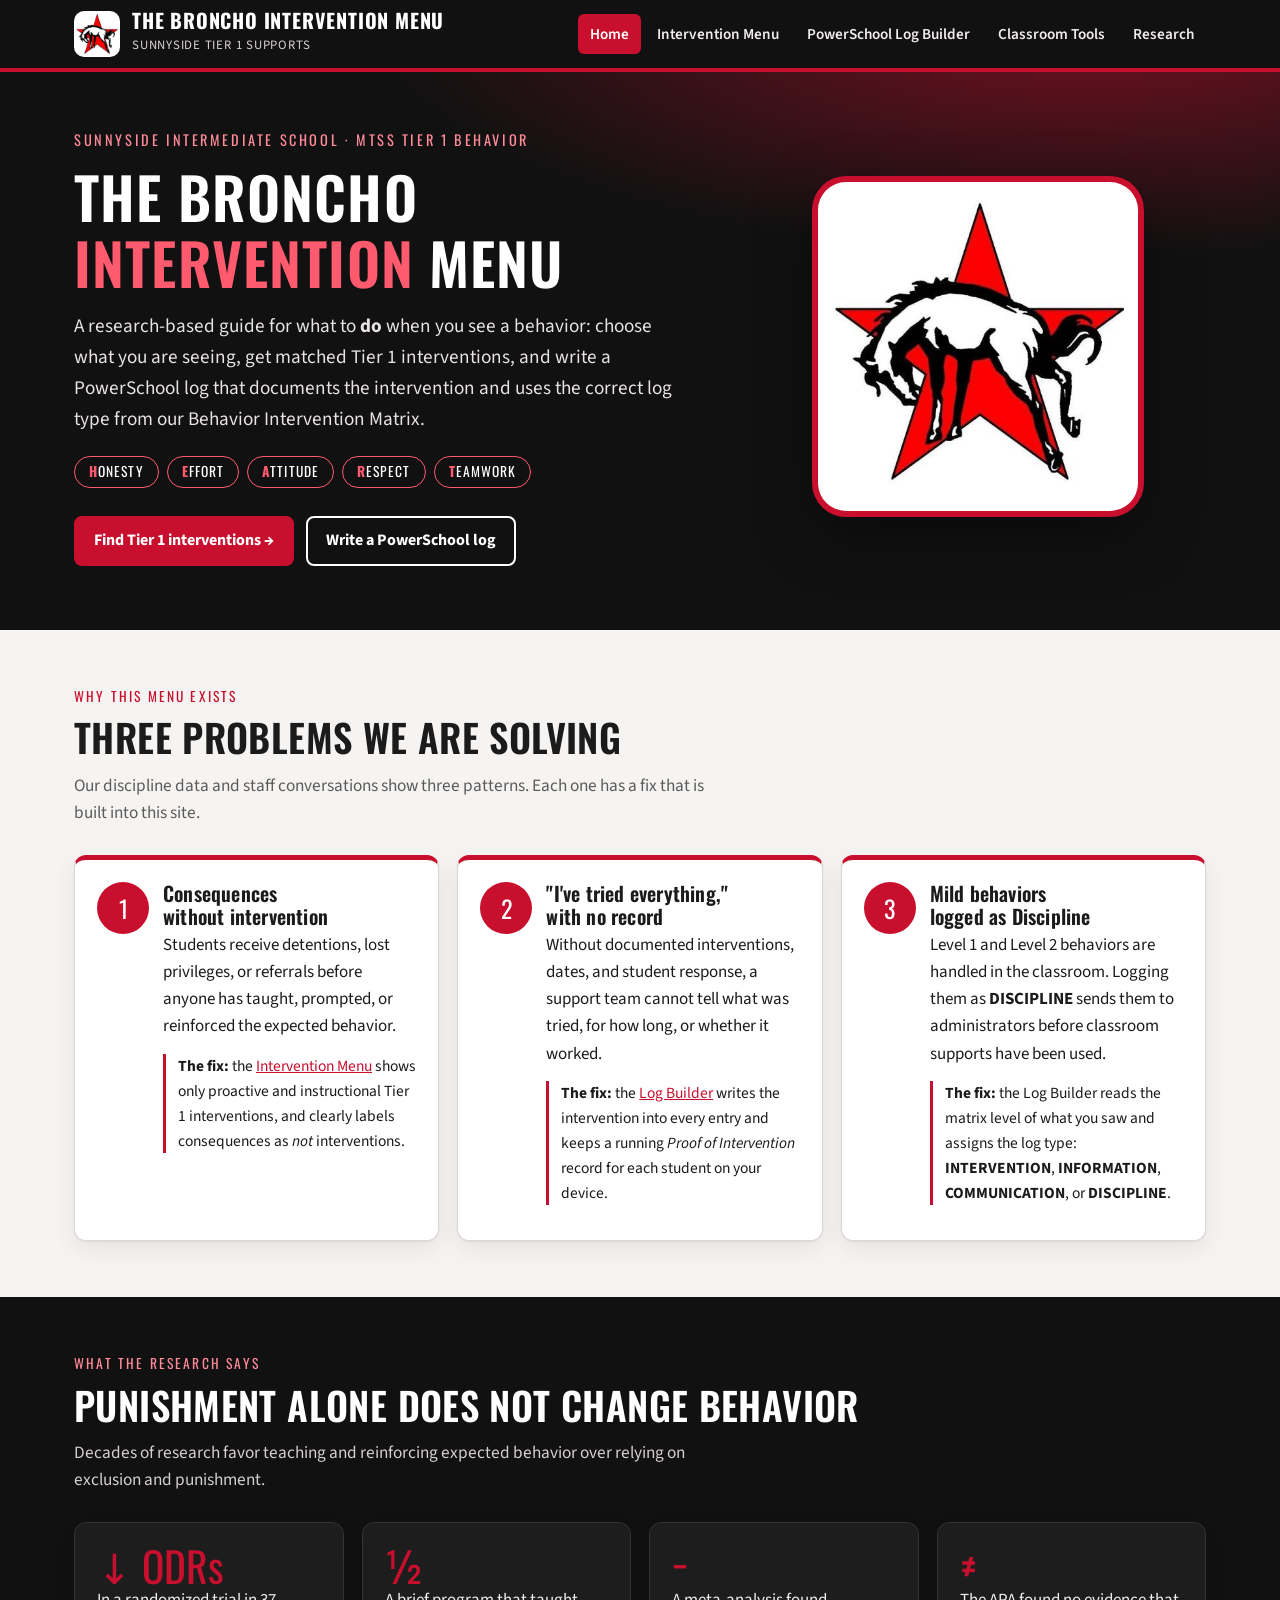
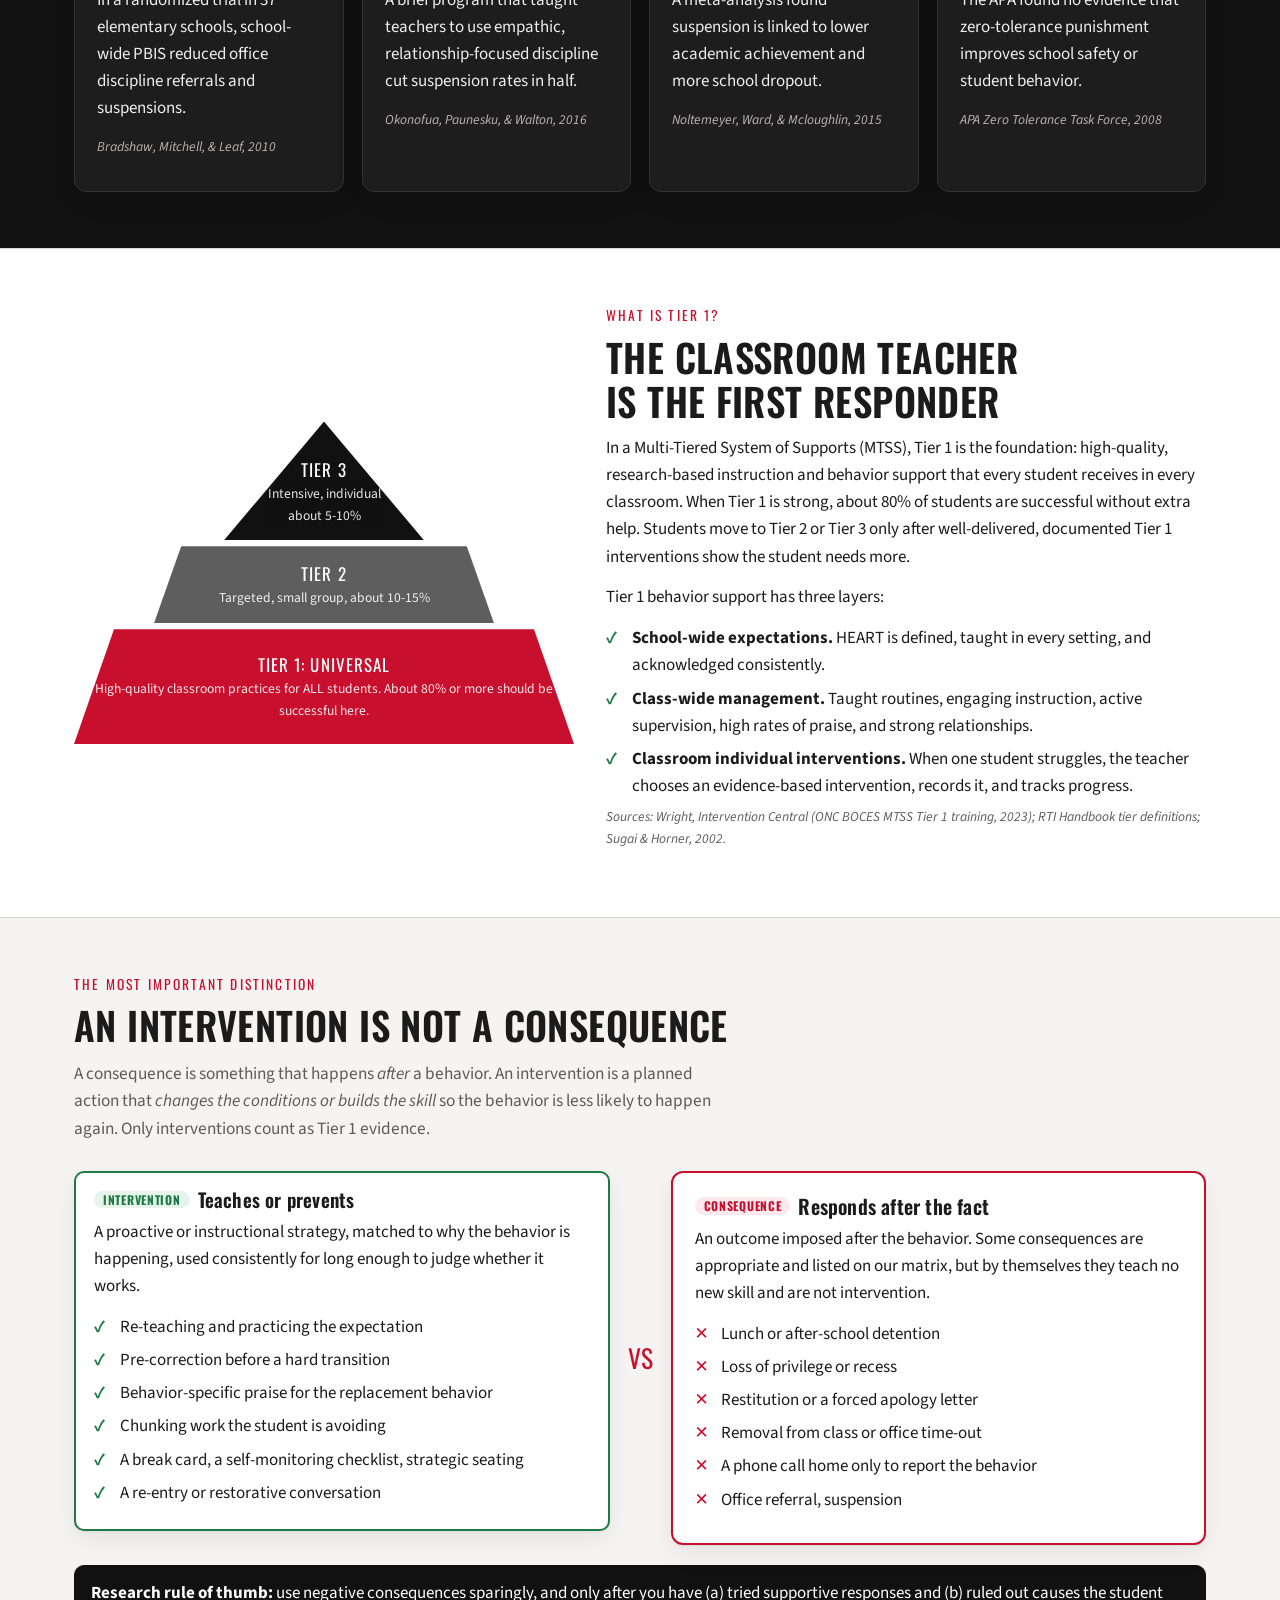
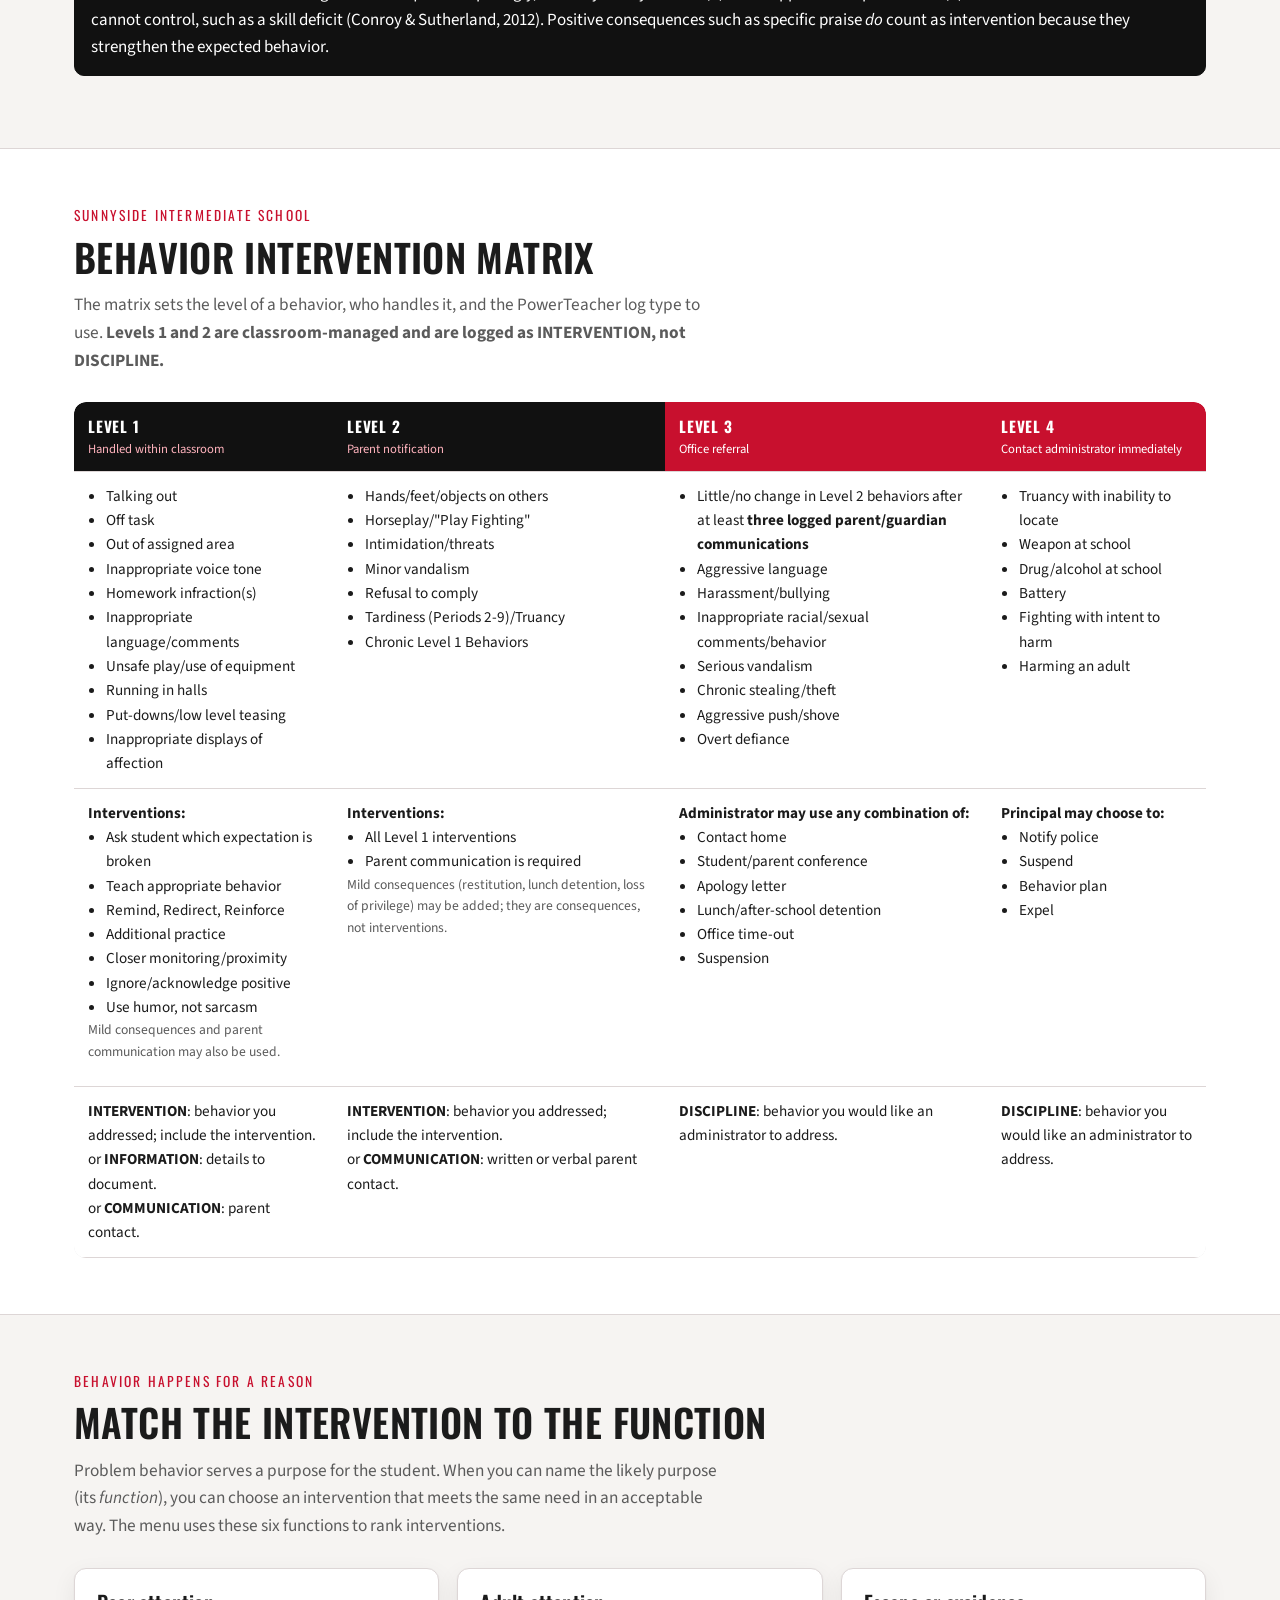
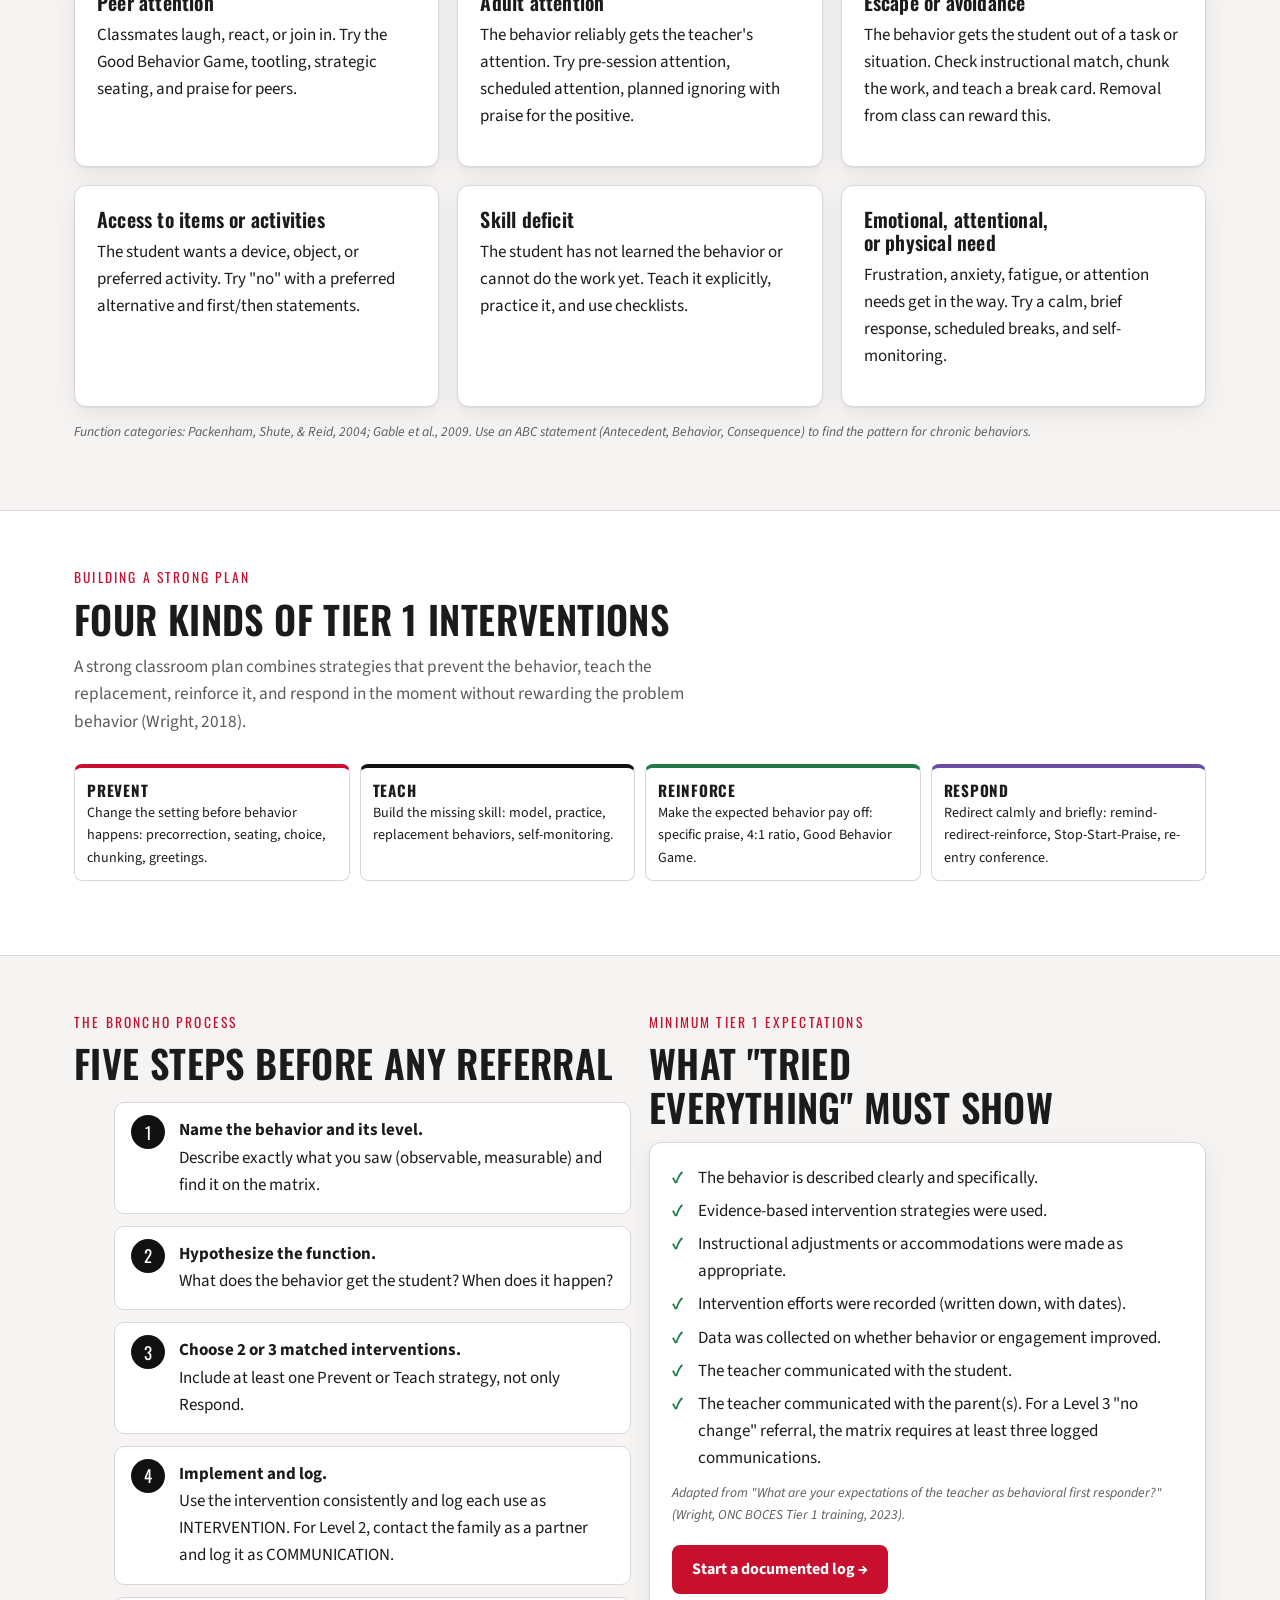
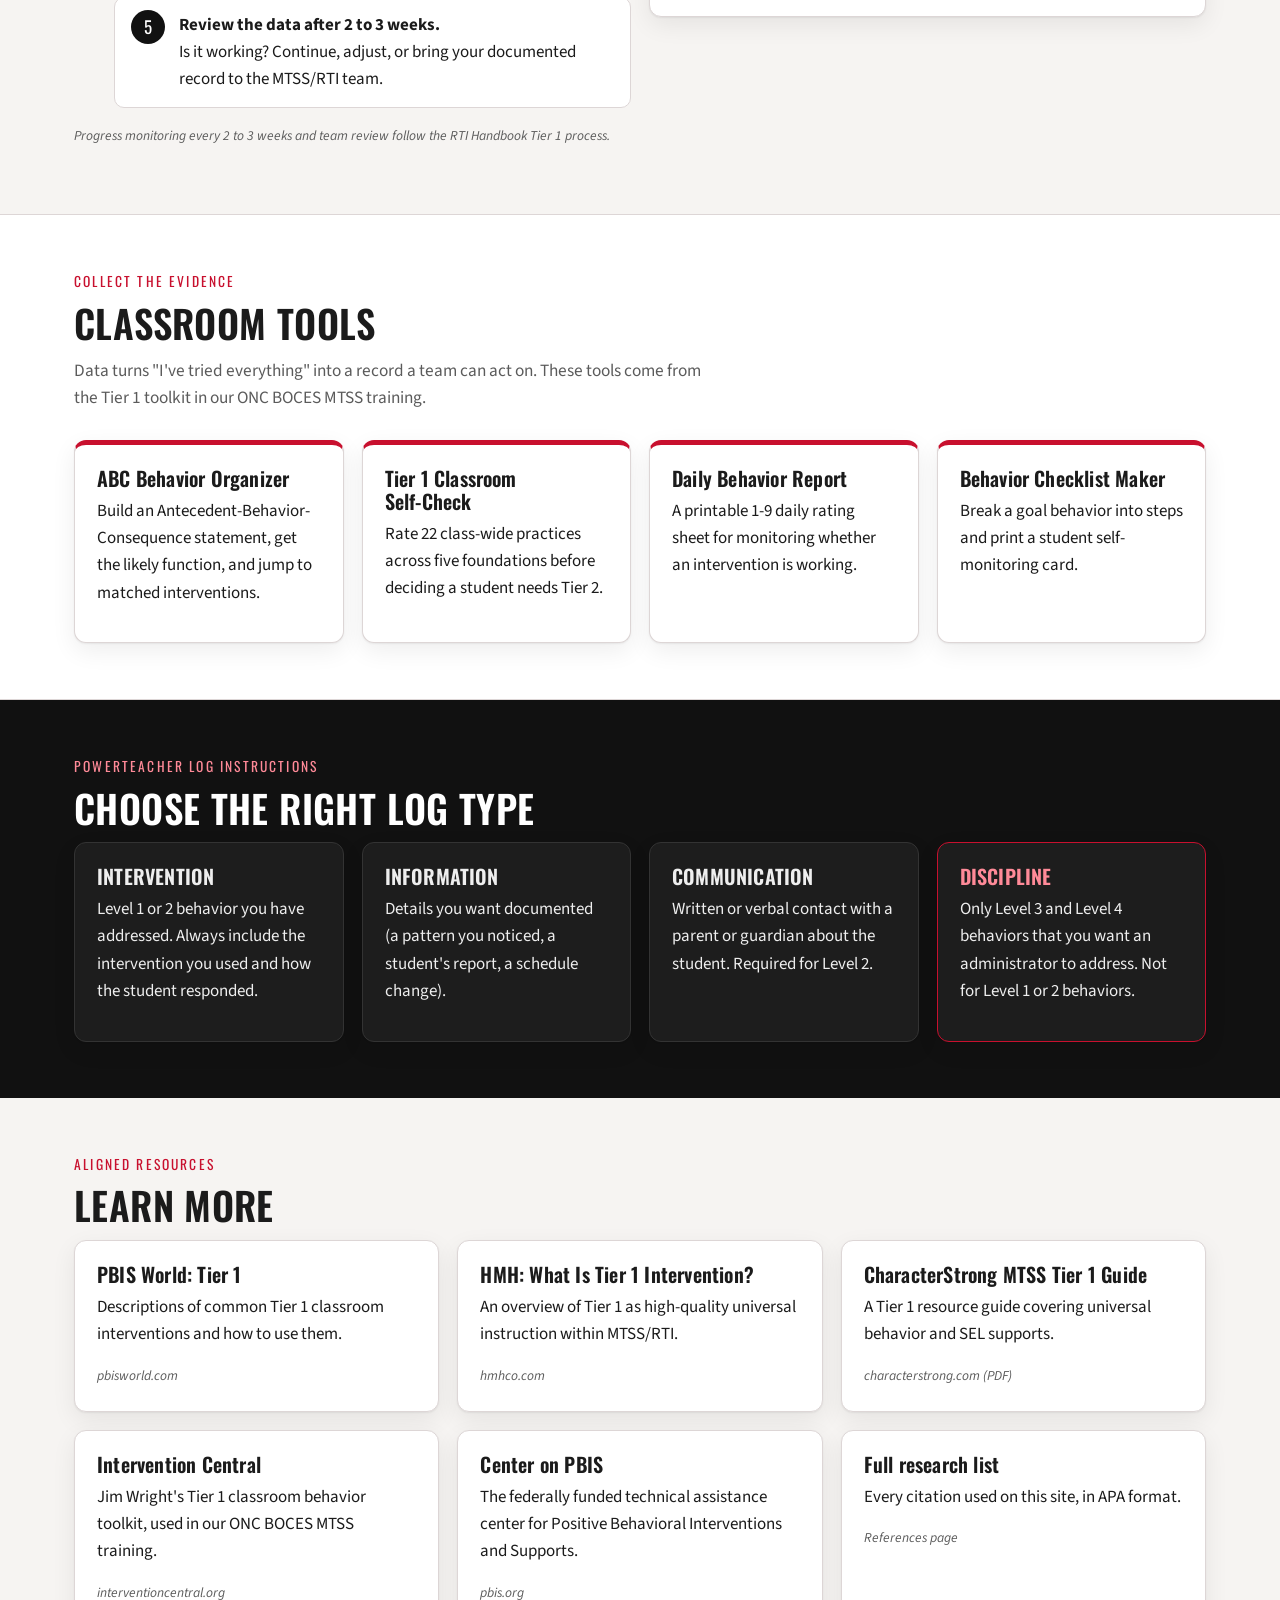
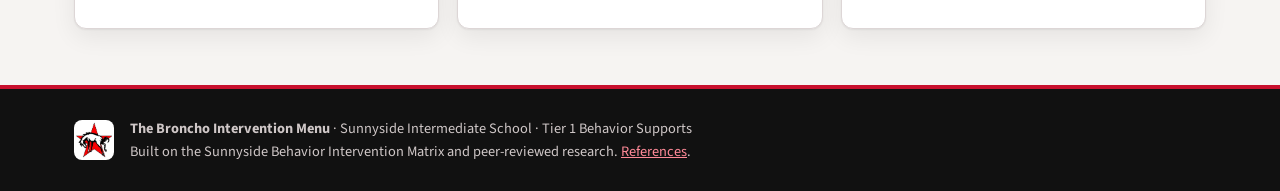
==== commit e0cbabde: "Add Classroom Tools to The Broncho Intervention Menu ABC behavior statement organizer that ranks the" ====
--- a/intervention-menu/index.html
+++ b/intervention-menu/index.html
@@ -19,6 +19,7 @@
     <a href="index.html" aria-current="page">Home</a>
     <a href="menu.html">Intervention Menu</a>
     <a href="log.html">PowerSchool Log Builder</a>
+    <a href="tools.html">Classroom Tools</a>
     <a href="research.html">Research</a>
   </nav>
 </div></header>
@@ -244,6 +245,20 @@
   </div>
 </section>
 
+<section class="band alt" id="tools">
+  <div class="wrap">
+    <div class="eyebrow">Collect the evidence</div>
+    <h2 class="title">Classroom tools</h2>
+    <p class="intro">Data turns "I've tried everything" into a record a team can act on. These tools come from the Tier 1 toolkit in our ONC BOCES MTSS training.</p>
+    <div class="grid g4">
+      <a class="card red-top" href="tools.html#abc" style="text-decoration:none;color:inherit"><h3>ABC Behavior Organizer</h3><p>Build an Antecedent-Behavior-Consequence statement, get the likely function, and jump to matched interventions.</p></a>
+      <a class="card red-top" href="tools.html#self" style="text-decoration:none;color:inherit"><h3>Tier 1 Classroom Self-Check</h3><p>Rate 22 class-wide practices across five foundations before deciding a student needs Tier 2.</p></a>
+      <a class="card red-top" href="tools.html#dbr" style="text-decoration:none;color:inherit"><h3>Daily Behavior Report</h3><p>A printable 1-9 daily rating sheet for monitoring whether an intervention is working.</p></a>
+      <a class="card red-top" href="tools.html#check" style="text-decoration:none;color:inherit"><h3>Behavior Checklist Maker</h3><p>Break a goal behavior into steps and print a student self-monitoring card.</p></a>
+    </div>
+  </div>
+</section>
+
 <section class="band dark" id="logtypes">
   <div class="wrap">
     <div class="eyebrow">PowerTeacher log instructions</div>
--- a/intervention-menu/css/style.css
+++ b/intervention-menu/css/style.css
@@ -312,3 +312,54 @@
   .page-head p { color: #333; }
 }
 @media (max-width: 760px) { .top { position: static; } }
+
+/* ---------- tools page ---------- */
+.tabs { display: flex; gap: 6px; flex-wrap: wrap; border-bottom: 3px solid var(--black); margin-bottom: 24px; }
+:root[data-theme="dark"] .tabs { border-color: var(--red); }
+.tabs button { border: 0; background: var(--surface2); padding: 10px 16px; border-radius: 8px 8px 0 0; font-weight: 700; cursor: pointer; }
+.tabs button[aria-selected="true"] { background: var(--black); color: #fff; }
+:root[data-theme="dark"] .tabs button[aria-selected="true"] { background: var(--red); }
+.tool-intro .intro { margin-bottom: 18px; }
+.abc-cols .panel .body { max-height: 460px; overflow: auto; }
+.rank-opt { display: flex; gap: 10px; align-items: flex-start; width: 100%; text-align: left; border: 1px solid transparent; background: none; padding: 6px 8px; border-radius: 6px; cursor: pointer; font-size: .95rem; line-height: 1.35; }
+.rank-opt:hover { background: var(--surface2); }
+.rank-opt[aria-pressed="true"] { border-color: var(--red); background: var(--red-soft); }
+.rank-opt .rank { flex: none; width: 22px; height: 22px; border-radius: 50%; border: 2px solid var(--line); display: grid; place-items: center; font-weight: 700; font-size: .8rem; }
+.rank-opt[aria-pressed="true"] .rank { background: var(--red); border-color: var(--red); color: #fff; }
+.fn-row { display: grid; grid-template-columns: 190px 1fr; gap: 10px; align-items: center; margin: 8px 0; font-size: .92rem; }
+@media (max-width: 520px) { .fn-row { grid-template-columns: 1fr; gap: 2px; } }
+.sc-item { display: grid; grid-template-columns: 1fr auto; gap: 12px; padding: 12px 0; border-bottom: 1px dashed var(--line); }
+.sc-item:last-child { border-bottom: 0; }
+.sc-item p { margin: 2px 0; font-size: .93rem; color: var(--muted); }
+@media (max-width: 640px) { .sc-item { grid-template-columns: 1fr; } }
+.sheet-preview { border: 1px solid var(--line); border-radius: 8px; padding: 14px; background: #fff; color: #111; max-height: 620px; overflow: auto; font-size: .85rem; }
+.sheet { color: #111; background: #fff; }
+.sheet-head { display: flex; gap: 12px; align-items: center; border-bottom: 3px solid #c8102e; padding-bottom: 8px; margin-bottom: 10px; }
+.sheet-head img { width: 48px; height: 48px; }
+.sheet-head b { display: block; font-family: var(--display); text-transform: uppercase; letter-spacing: .04em; }
+.sheet-head span { font-family: var(--display); font-size: 1.3em; text-transform: uppercase; color: #c8102e; }
+.sheet-meta { width: 100%; margin-bottom: 8px; }
+.sheet-meta td { padding: 3px 0; }
+.sheet-dir { font-size: .92em; }
+.sheet-grid { width: 100%; border-collapse: collapse; margin: 8px 0 12px; }
+.sheet-grid th, .sheet-grid td { border: 1px solid #555; padding: 6px; text-align: left; vertical-align: top; }
+.sheet-grid th { background: #111; color: #fff; font-family: var(--display); font-weight: 500; text-align: center; }
+.sheet-grid th:first-child { text-align: left; }
+.sheet-grid td + td { width: 11%; }
+.sheet-grid .scale { font-size: .8em; color: #555; margin-top: 4px; }
+.sheet-grid.ck td + td { text-align: center; width: 9%; }
+.sheet-grid .box { display: inline-block; width: 18px; height: 18px; border: 2px solid #111; border-radius: 3px; }
+.sheet-goal { font-size: 1.4em; margin: 6px 0 4px; text-transform: none; }
+.sheet-comments div { display: flex; gap: 8px; align-items: flex-end; margin-top: 6px; }
+.sheet-comments span { width: 90px; white-space: nowrap; flex: none; font-weight: 700; }
+.sheet-comments i { flex: 1; border-bottom: 1px solid #555; height: 1.2em; }
+.sheet-sign { margin-top: 14px; }
+.sheet-cite { font-size: .75em; color: #666; margin-top: 10px; }
+.print-only { display: none; }
+@media print {
+  body.printing .page-head, body.printing .tabs, body.printing .tool-intro, body.printing .no-print, body.printing .tool > .grid { display: none !important; }
+  body.printing .print-only { display: block; }
+  body.printing main { padding: 0 !important; }
+  .sheet-grid th { background: #111 !important; color: #fff !important; -webkit-print-color-adjust: exact; print-color-adjust: exact; }
+  .tabs { display: none; }
+}
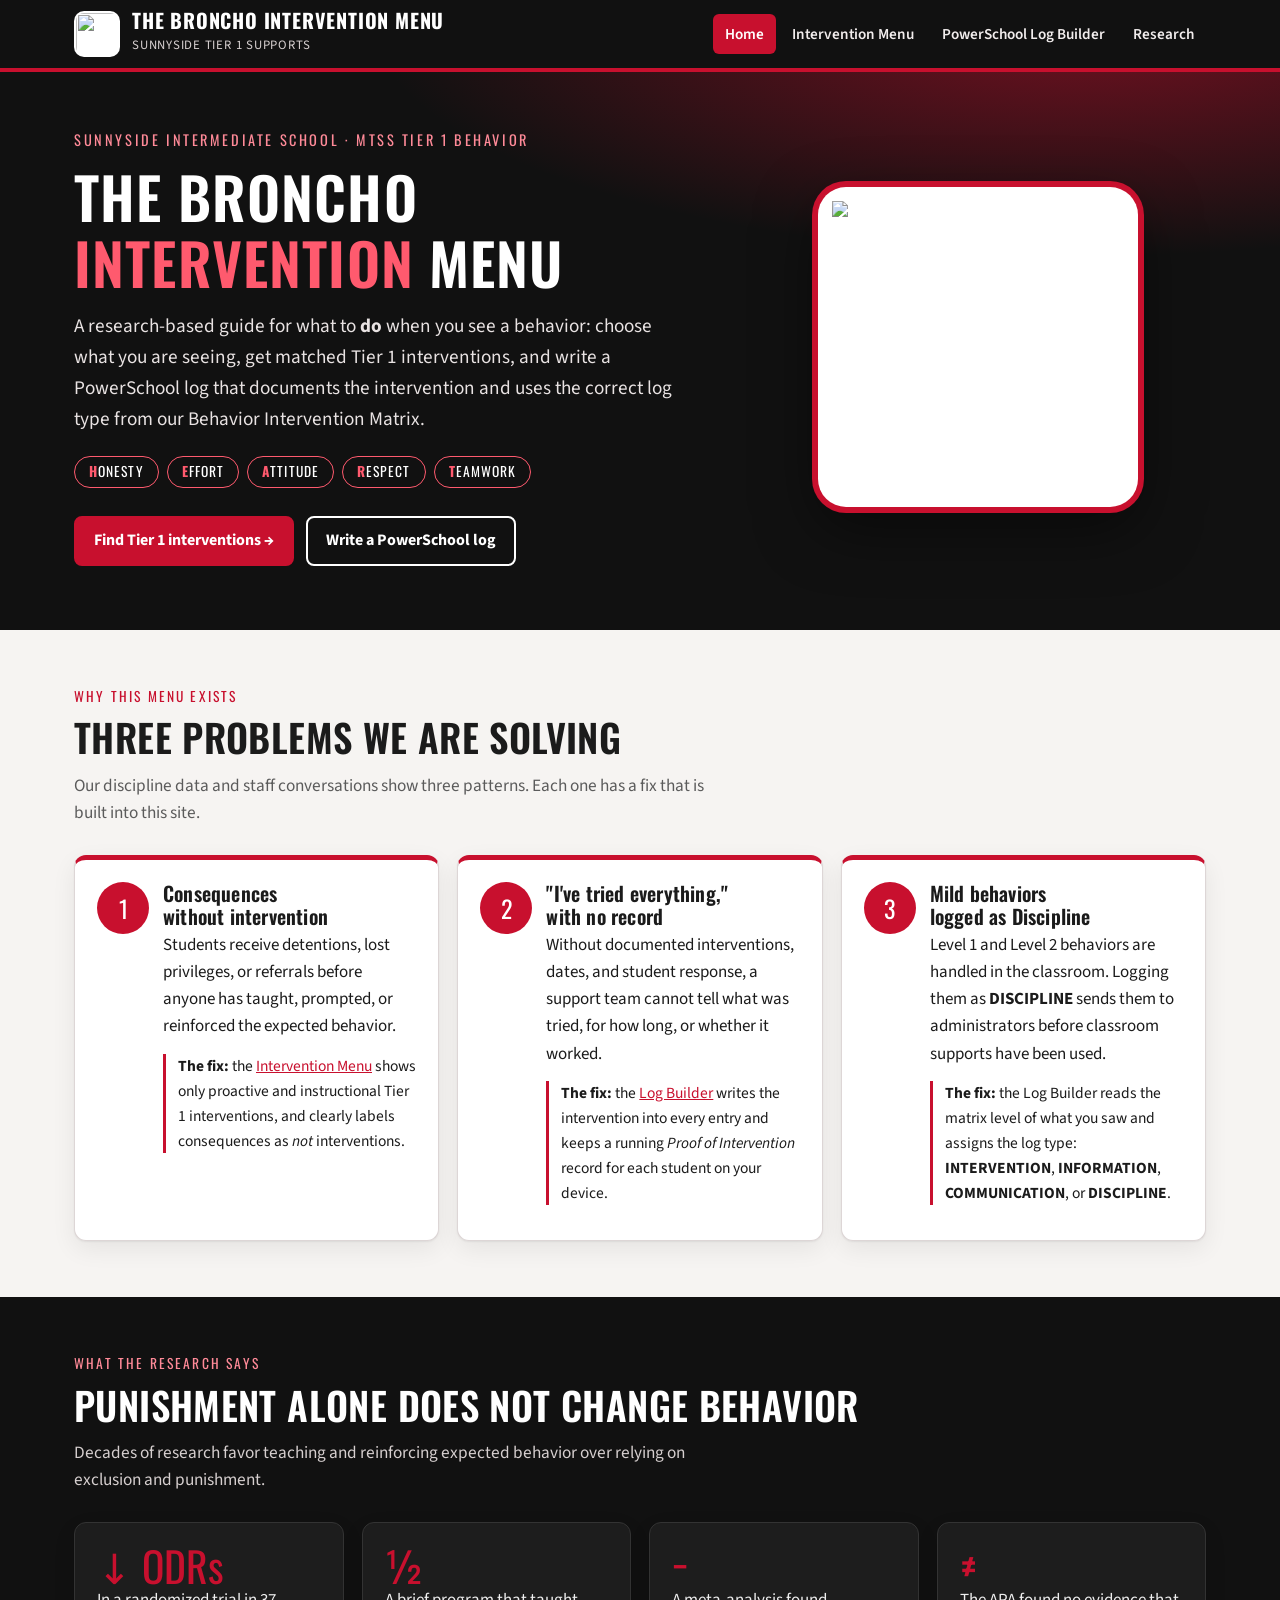
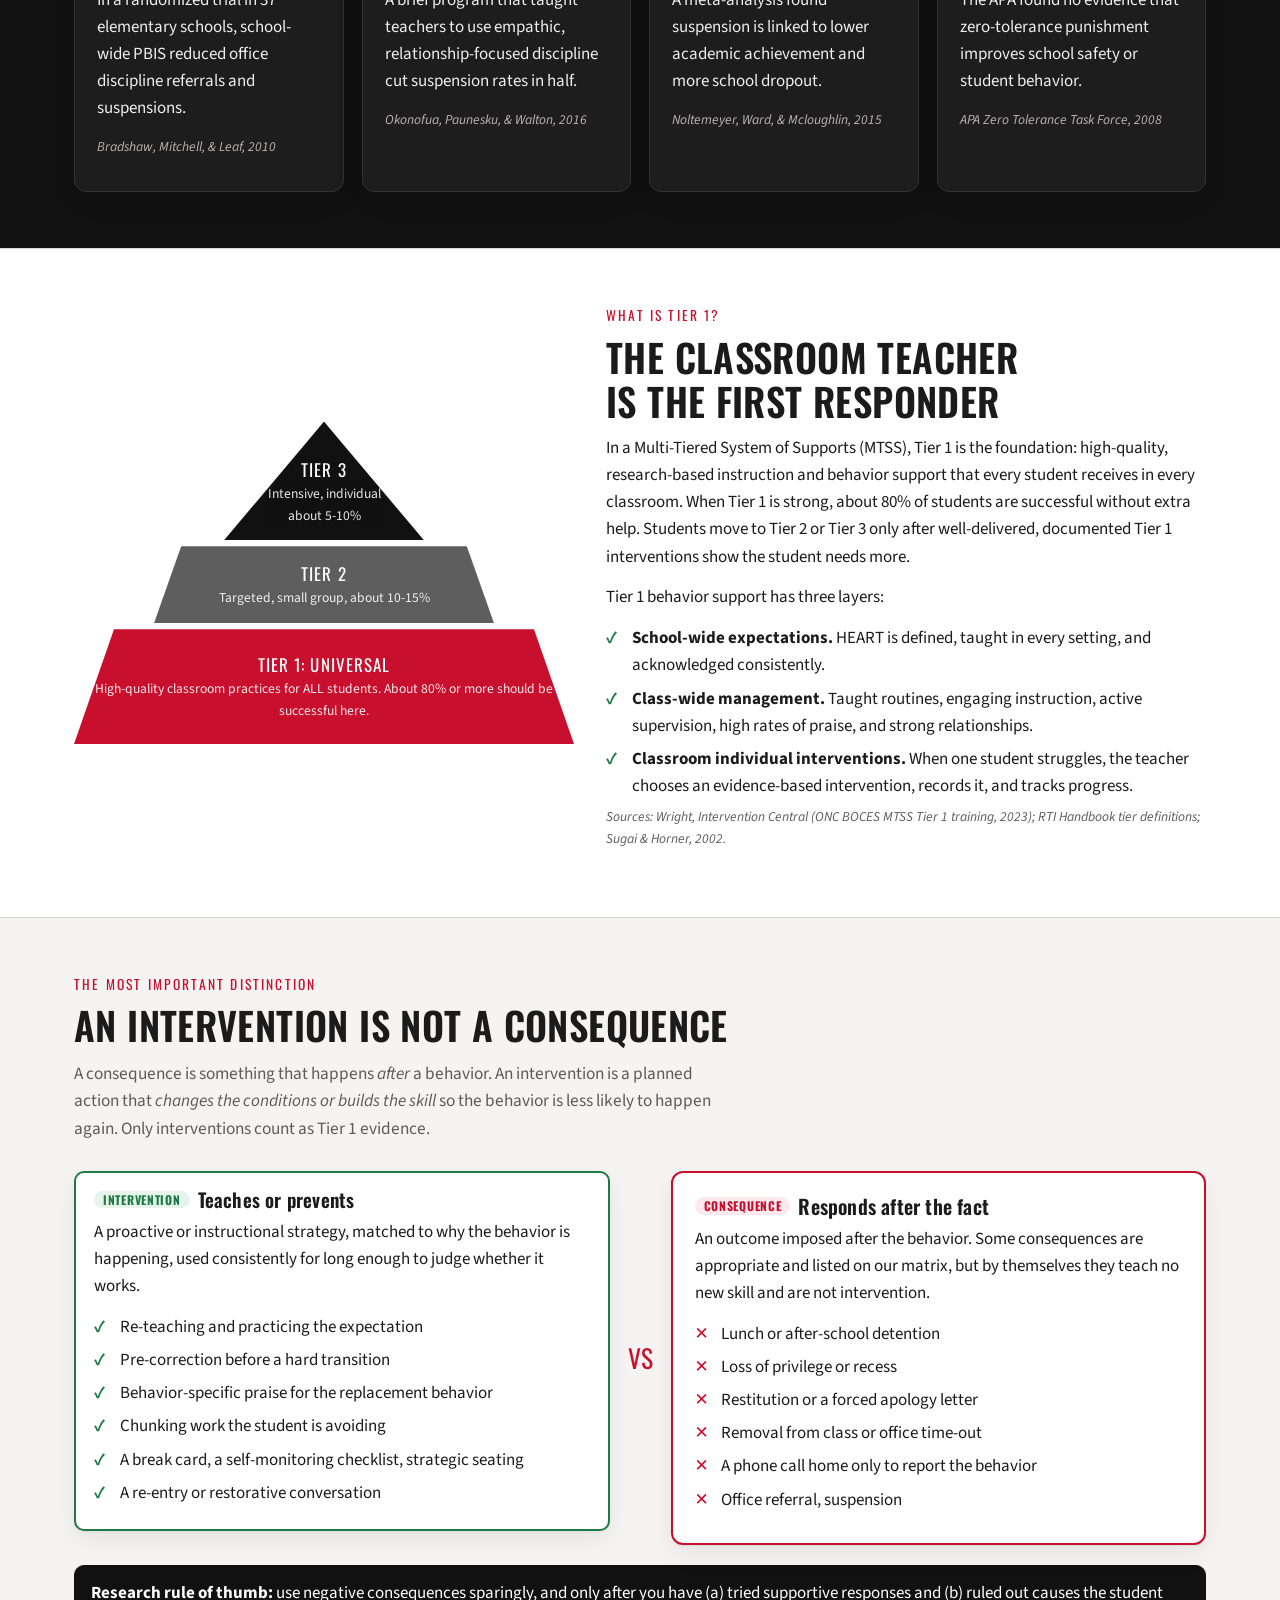
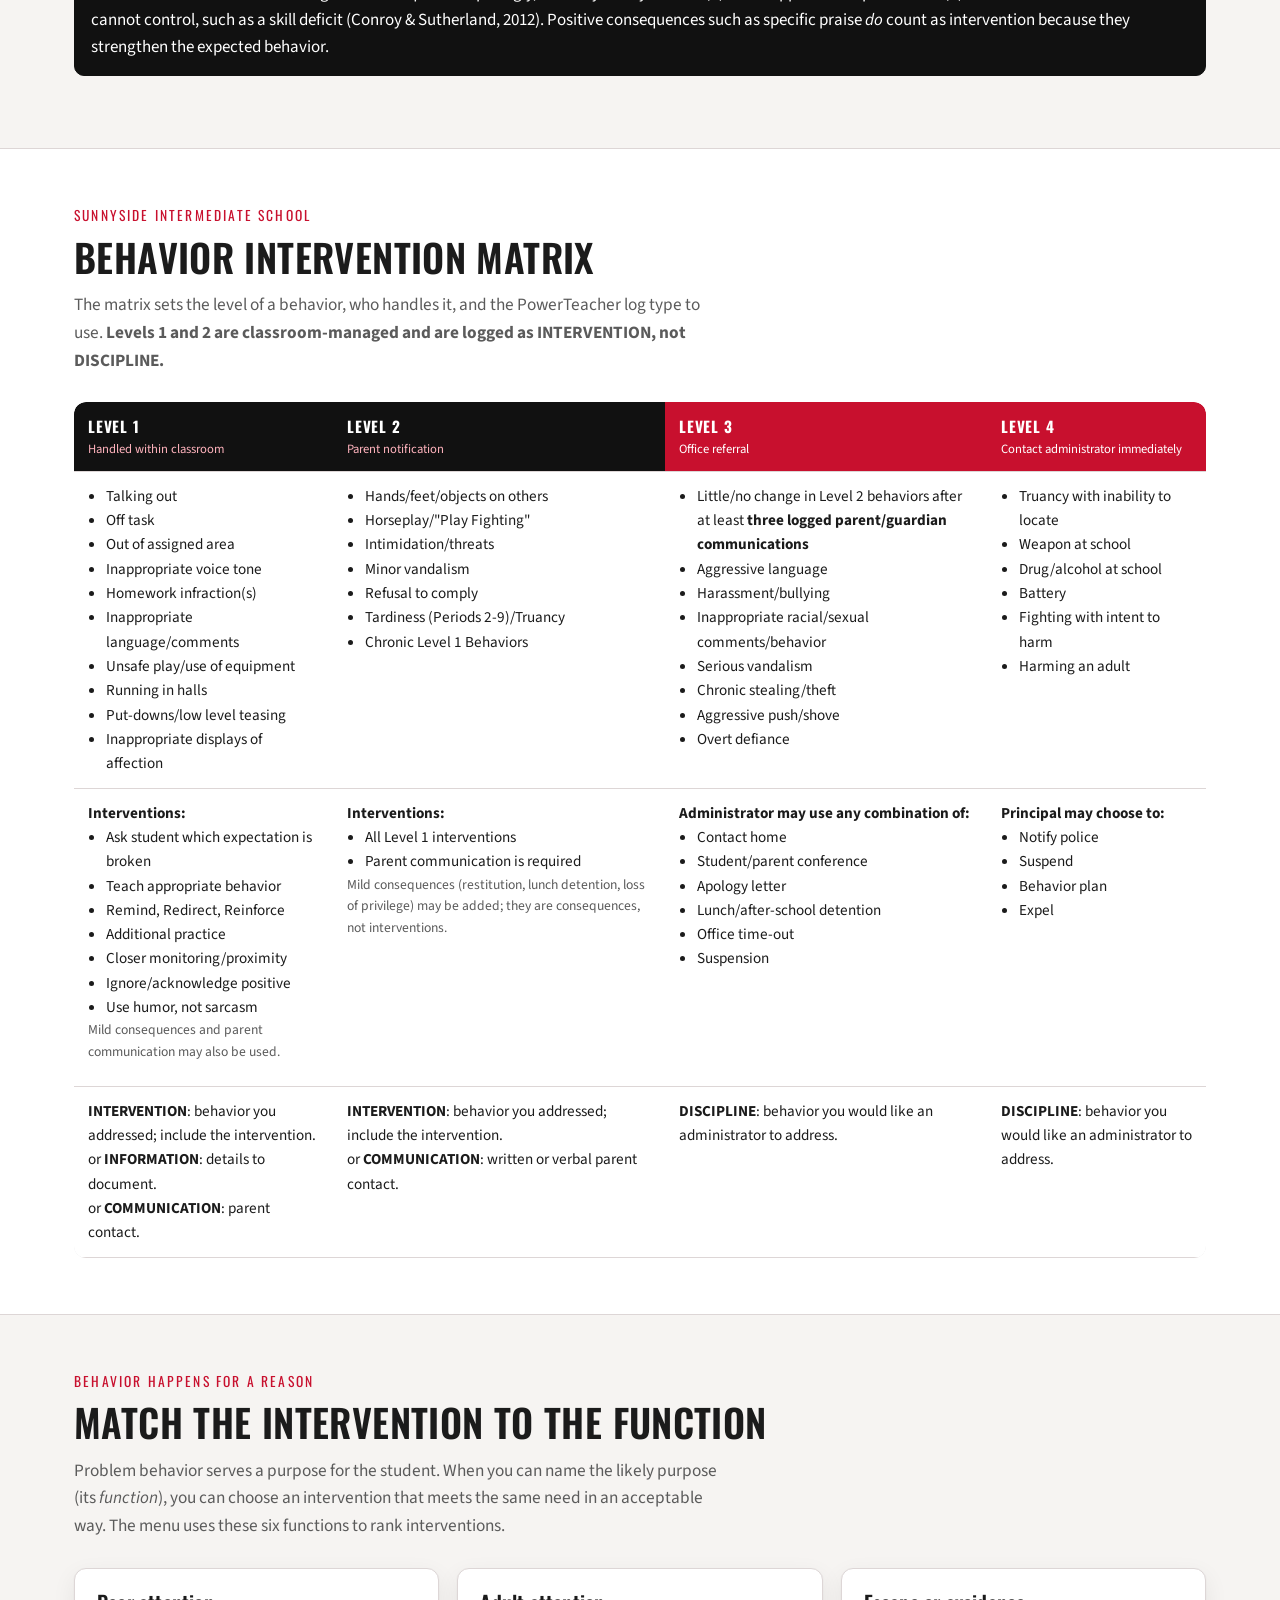
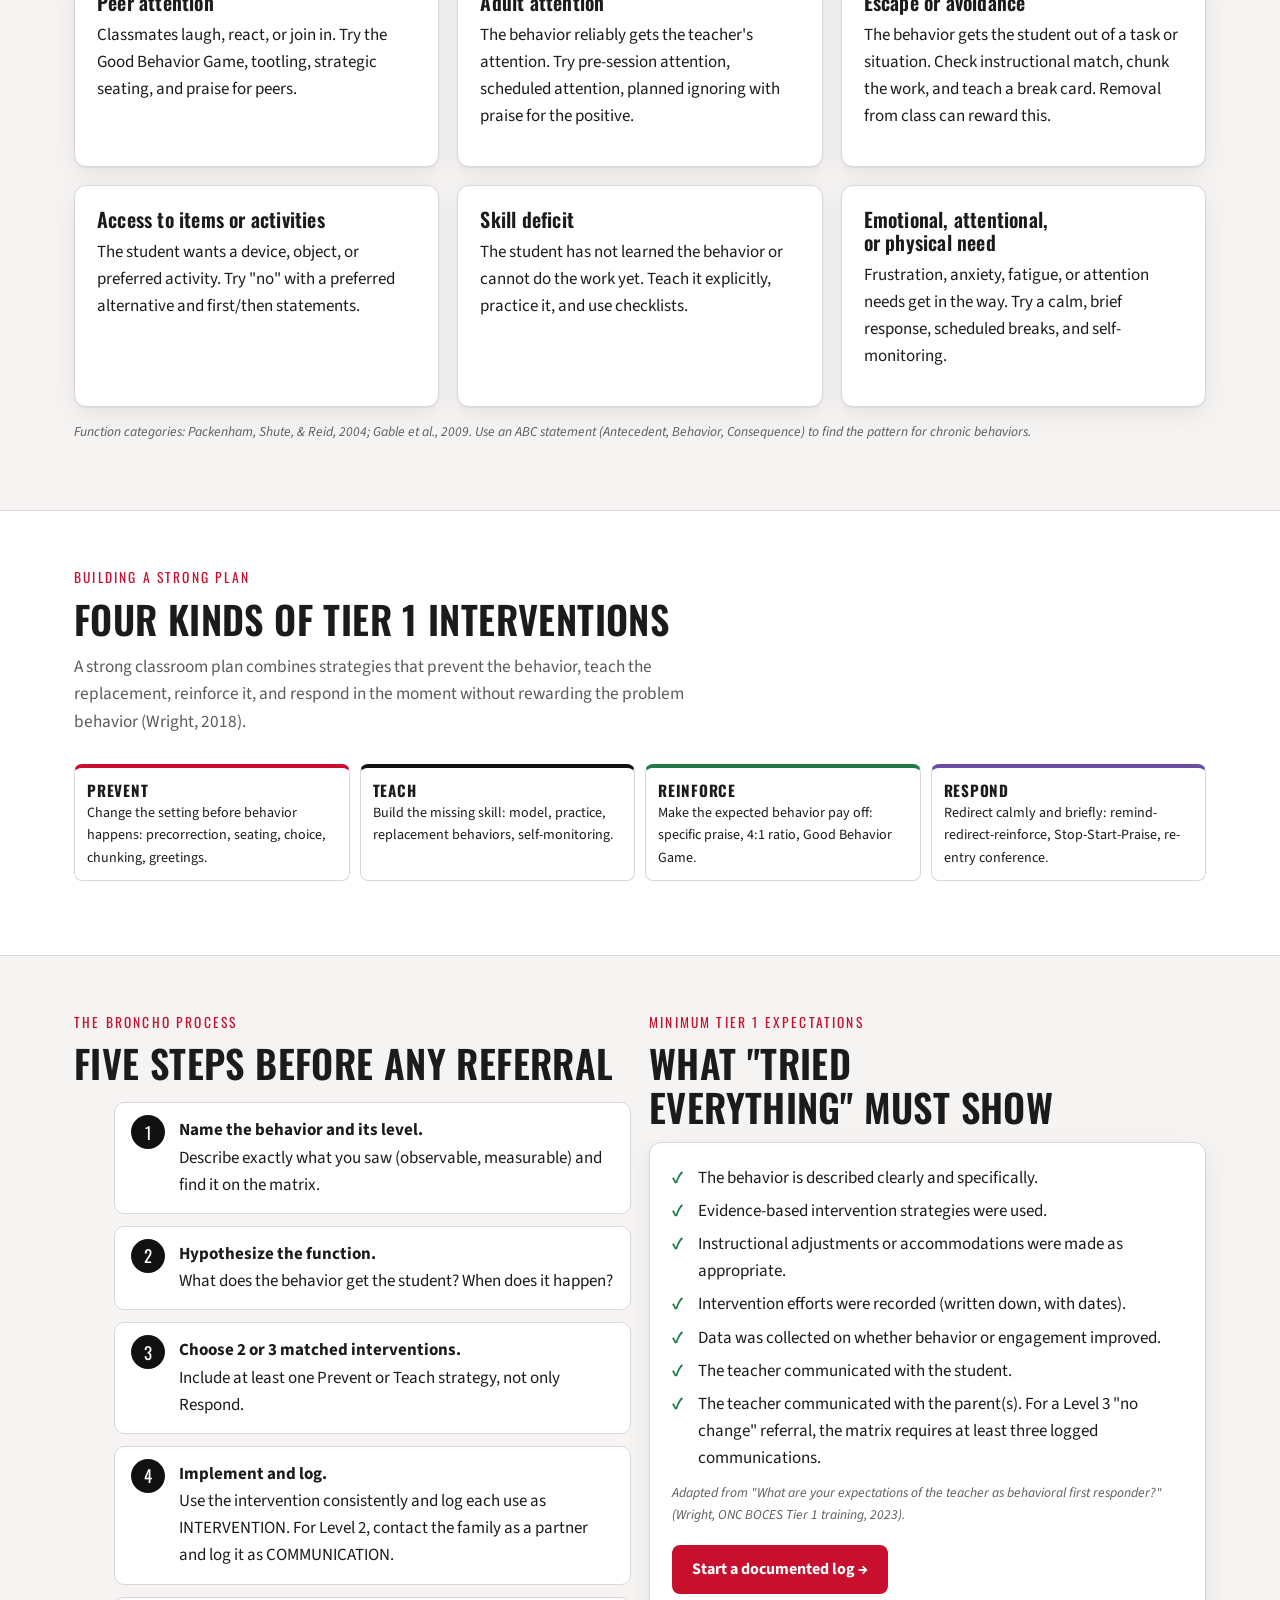
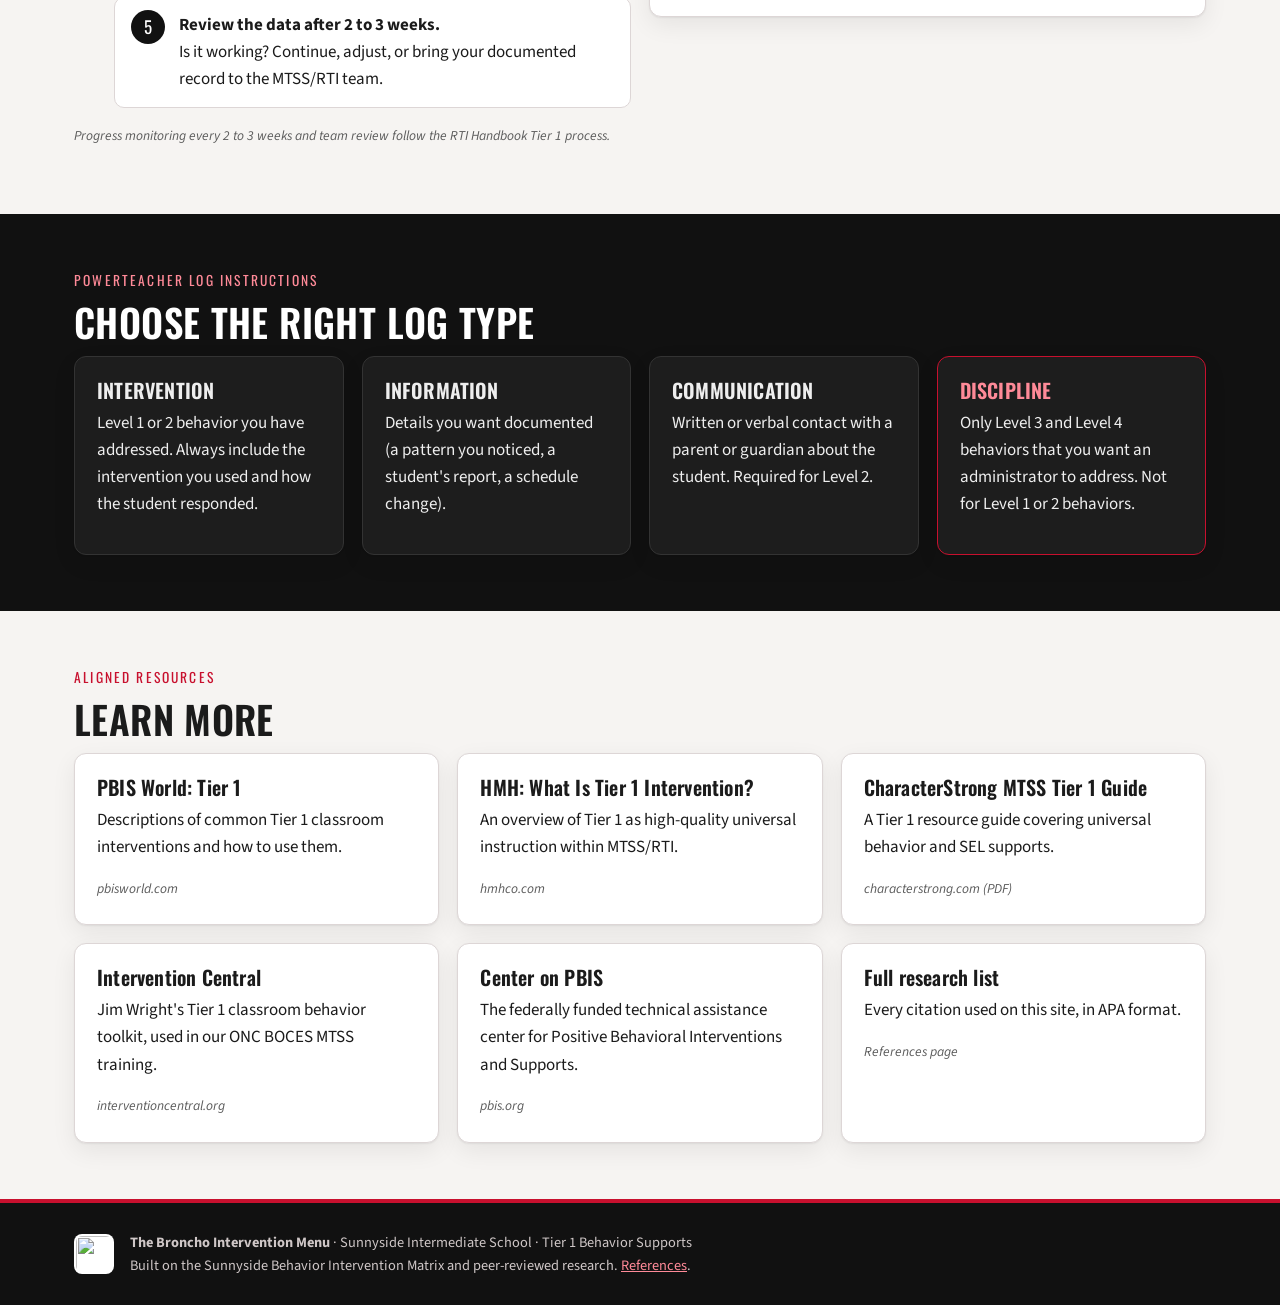
==== commit 3c2f80f5: "Revert "Add Classroom Tools to The Broncho Intervention Menu" This reverts commit e0cbabde033657a38a" ====
--- a/intervention-menu/index.html
+++ b/intervention-menu/index.html
@@ -19,7 +19,6 @@
     <a href="index.html" aria-current="page">Home</a>
     <a href="menu.html">Intervention Menu</a>
     <a href="log.html">PowerSchool Log Builder</a>
-    <a href="tools.html">Classroom Tools</a>
     <a href="research.html">Research</a>
   </nav>
 </div></header>
@@ -245,20 +244,6 @@
   </div>
 </section>
 
-<section class="band alt" id="tools">
-  <div class="wrap">
-    <div class="eyebrow">Collect the evidence</div>
-    <h2 class="title">Classroom tools</h2>
-    <p class="intro">Data turns "I've tried everything" into a record a team can act on. These tools come from the Tier 1 toolkit in our ONC BOCES MTSS training.</p>
-    <div class="grid g4">
-      <a class="card red-top" href="tools.html#abc" style="text-decoration:none;color:inherit"><h3>ABC Behavior Organizer</h3><p>Build an Antecedent-Behavior-Consequence statement, get the likely function, and jump to matched interventions.</p></a>
-      <a class="card red-top" href="tools.html#self" style="text-decoration:none;color:inherit"><h3>Tier 1 Classroom Self-Check</h3><p>Rate 22 class-wide practices across five foundations before deciding a student needs Tier 2.</p></a>
-      <a class="card red-top" href="tools.html#dbr" style="text-decoration:none;color:inherit"><h3>Daily Behavior Report</h3><p>A printable 1-9 daily rating sheet for monitoring whether an intervention is working.</p></a>
-      <a class="card red-top" href="tools.html#check" style="text-decoration:none;color:inherit"><h3>Behavior Checklist Maker</h3><p>Break a goal behavior into steps and print a student self-monitoring card.</p></a>
-    </div>
-  </div>
-</section>
-
 <section class="band dark" id="logtypes">
   <div class="wrap">
     <div class="eyebrow">PowerTeacher log instructions</div>
--- a/intervention-menu/css/style.css
+++ b/intervention-menu/css/style.css
@@ -312,54 +312,3 @@
   .page-head p { color: #333; }
 }
 @media (max-width: 760px) { .top { position: static; } }
-
-/* ---------- tools page ---------- */
-.tabs { display: flex; gap: 6px; flex-wrap: wrap; border-bottom: 3px solid var(--black); margin-bottom: 24px; }
-:root[data-theme="dark"] .tabs { border-color: var(--red); }
-.tabs button { border: 0; background: var(--surface2); padding: 10px 16px; border-radius: 8px 8px 0 0; font-weight: 700; cursor: pointer; }
-.tabs button[aria-selected="true"] { background: var(--black); color: #fff; }
-:root[data-theme="dark"] .tabs button[aria-selected="true"] { background: var(--red); }
-.tool-intro .intro { margin-bottom: 18px; }
-.abc-cols .panel .body { max-height: 460px; overflow: auto; }
-.rank-opt { display: flex; gap: 10px; align-items: flex-start; width: 100%; text-align: left; border: 1px solid transparent; background: none; padding: 6px 8px; border-radius: 6px; cursor: pointer; font-size: .95rem; line-height: 1.35; }
-.rank-opt:hover { background: var(--surface2); }
-.rank-opt[aria-pressed="true"] { border-color: var(--red); background: var(--red-soft); }
-.rank-opt .rank { flex: none; width: 22px; height: 22px; border-radius: 50%; border: 2px solid var(--line); display: grid; place-items: center; font-weight: 700; font-size: .8rem; }
-.rank-opt[aria-pressed="true"] .rank { background: var(--red); border-color: var(--red); color: #fff; }
-.fn-row { display: grid; grid-template-columns: 190px 1fr; gap: 10px; align-items: center; margin: 8px 0; font-size: .92rem; }
-@media (max-width: 520px) { .fn-row { grid-template-columns: 1fr; gap: 2px; } }
-.sc-item { display: grid; grid-template-columns: 1fr auto; gap: 12px; padding: 12px 0; border-bottom: 1px dashed var(--line); }
-.sc-item:last-child { border-bottom: 0; }
-.sc-item p { margin: 2px 0; font-size: .93rem; color: var(--muted); }
-@media (max-width: 640px) { .sc-item { grid-template-columns: 1fr; } }
-.sheet-preview { border: 1px solid var(--line); border-radius: 8px; padding: 14px; background: #fff; color: #111; max-height: 620px; overflow: auto; font-size: .85rem; }
-.sheet { color: #111; background: #fff; }
-.sheet-head { display: flex; gap: 12px; align-items: center; border-bottom: 3px solid #c8102e; padding-bottom: 8px; margin-bottom: 10px; }
-.sheet-head img { width: 48px; height: 48px; }
-.sheet-head b { display: block; font-family: var(--display); text-transform: uppercase; letter-spacing: .04em; }
-.sheet-head span { font-family: var(--display); font-size: 1.3em; text-transform: uppercase; color: #c8102e; }
-.sheet-meta { width: 100%; margin-bottom: 8px; }
-.sheet-meta td { padding: 3px 0; }
-.sheet-dir { font-size: .92em; }
-.sheet-grid { width: 100%; border-collapse: collapse; margin: 8px 0 12px; }
-.sheet-grid th, .sheet-grid td { border: 1px solid #555; padding: 6px; text-align: left; vertical-align: top; }
-.sheet-grid th { background: #111; color: #fff; font-family: var(--display); font-weight: 500; text-align: center; }
-.sheet-grid th:first-child { text-align: left; }
-.sheet-grid td + td { width: 11%; }
-.sheet-grid .scale { font-size: .8em; color: #555; margin-top: 4px; }
-.sheet-grid.ck td + td { text-align: center; width: 9%; }
-.sheet-grid .box { display: inline-block; width: 18px; height: 18px; border: 2px solid #111; border-radius: 3px; }
-.sheet-goal { font-size: 1.4em; margin: 6px 0 4px; text-transform: none; }
-.sheet-comments div { display: flex; gap: 8px; align-items: flex-end; margin-top: 6px; }
-.sheet-comments span { width: 90px; white-space: nowrap; flex: none; font-weight: 700; }
-.sheet-comments i { flex: 1; border-bottom: 1px solid #555; height: 1.2em; }
-.sheet-sign { margin-top: 14px; }
-.sheet-cite { font-size: .75em; color: #666; margin-top: 10px; }
-.print-only { display: none; }
-@media print {
-  body.printing .page-head, body.printing .tabs, body.printing .tool-intro, body.printing .no-print, body.printing .tool > .grid { display: none !important; }
-  body.printing .print-only { display: block; }
-  body.printing main { padding: 0 !important; }
-  .sheet-grid th { background: #111 !important; color: #fff !important; -webkit-print-color-adjust: exact; print-color-adjust: exact; }
-  .tabs { display: none; }
-}
